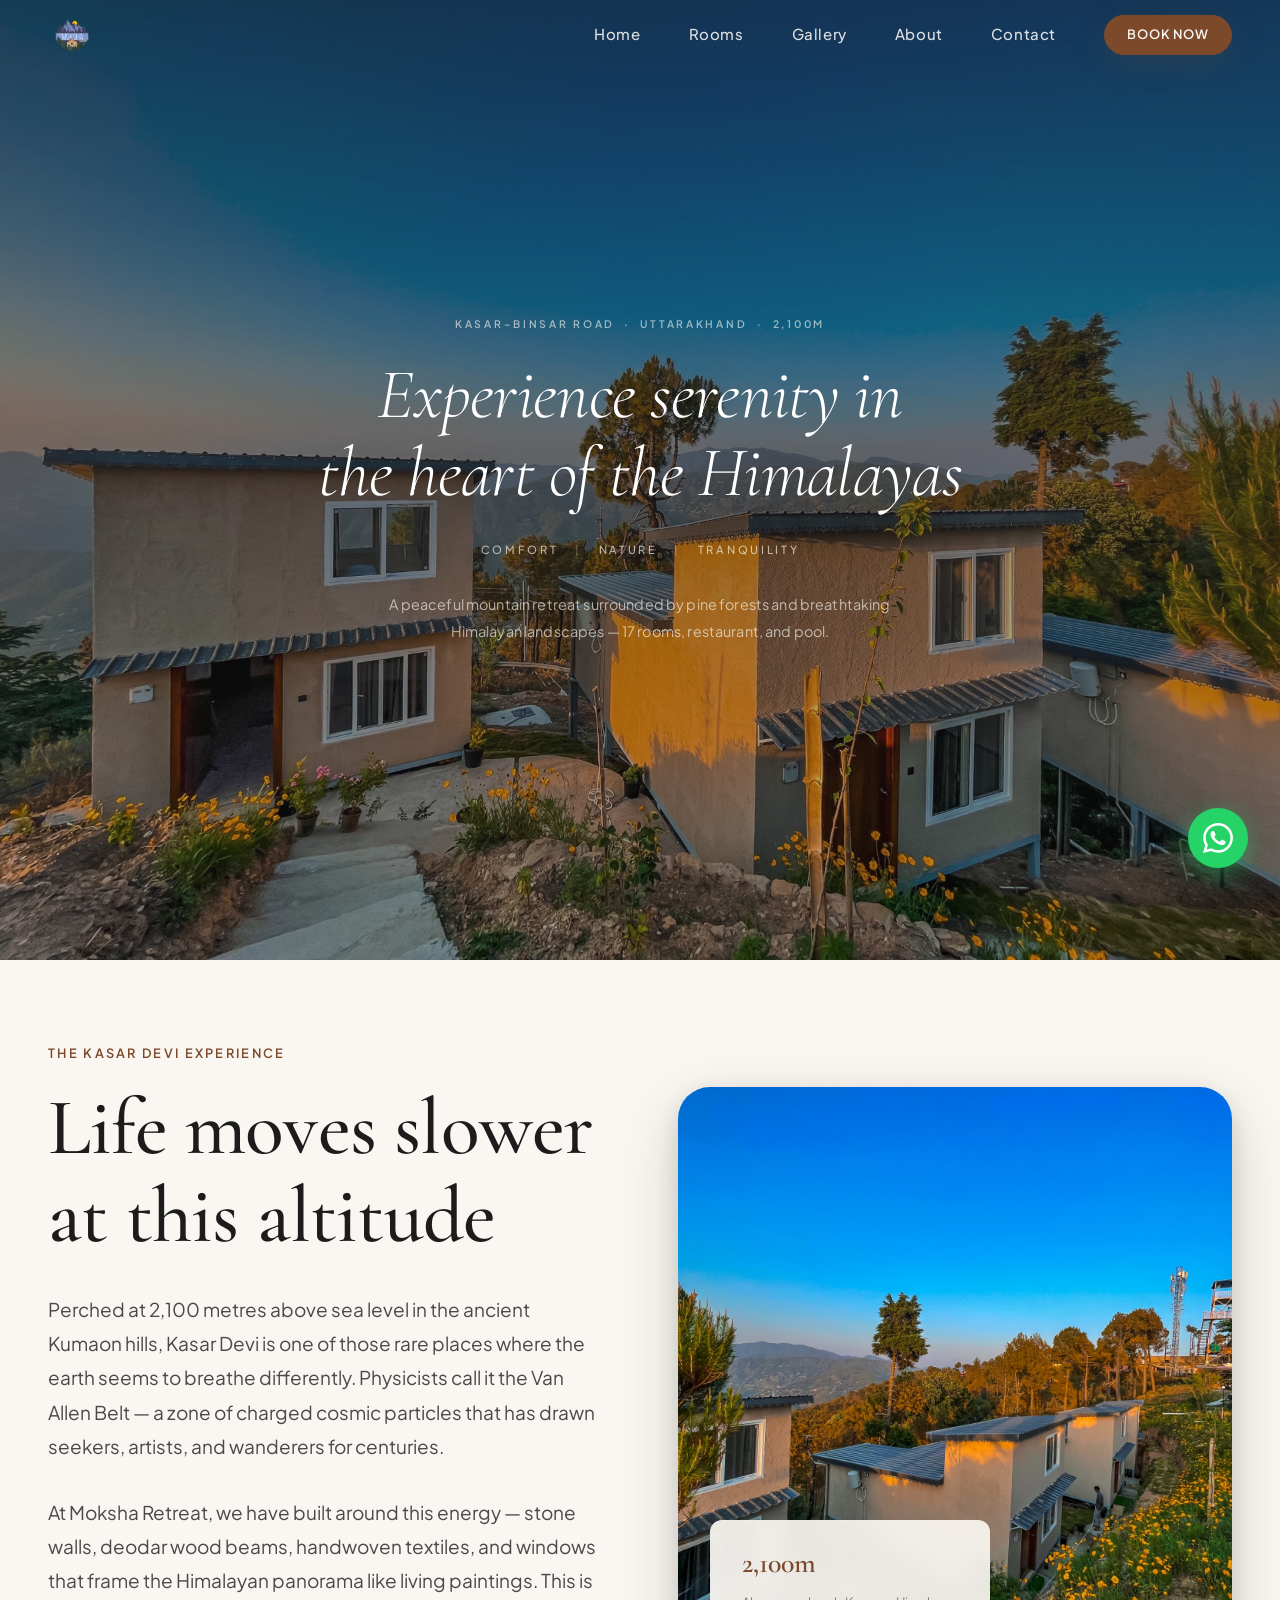
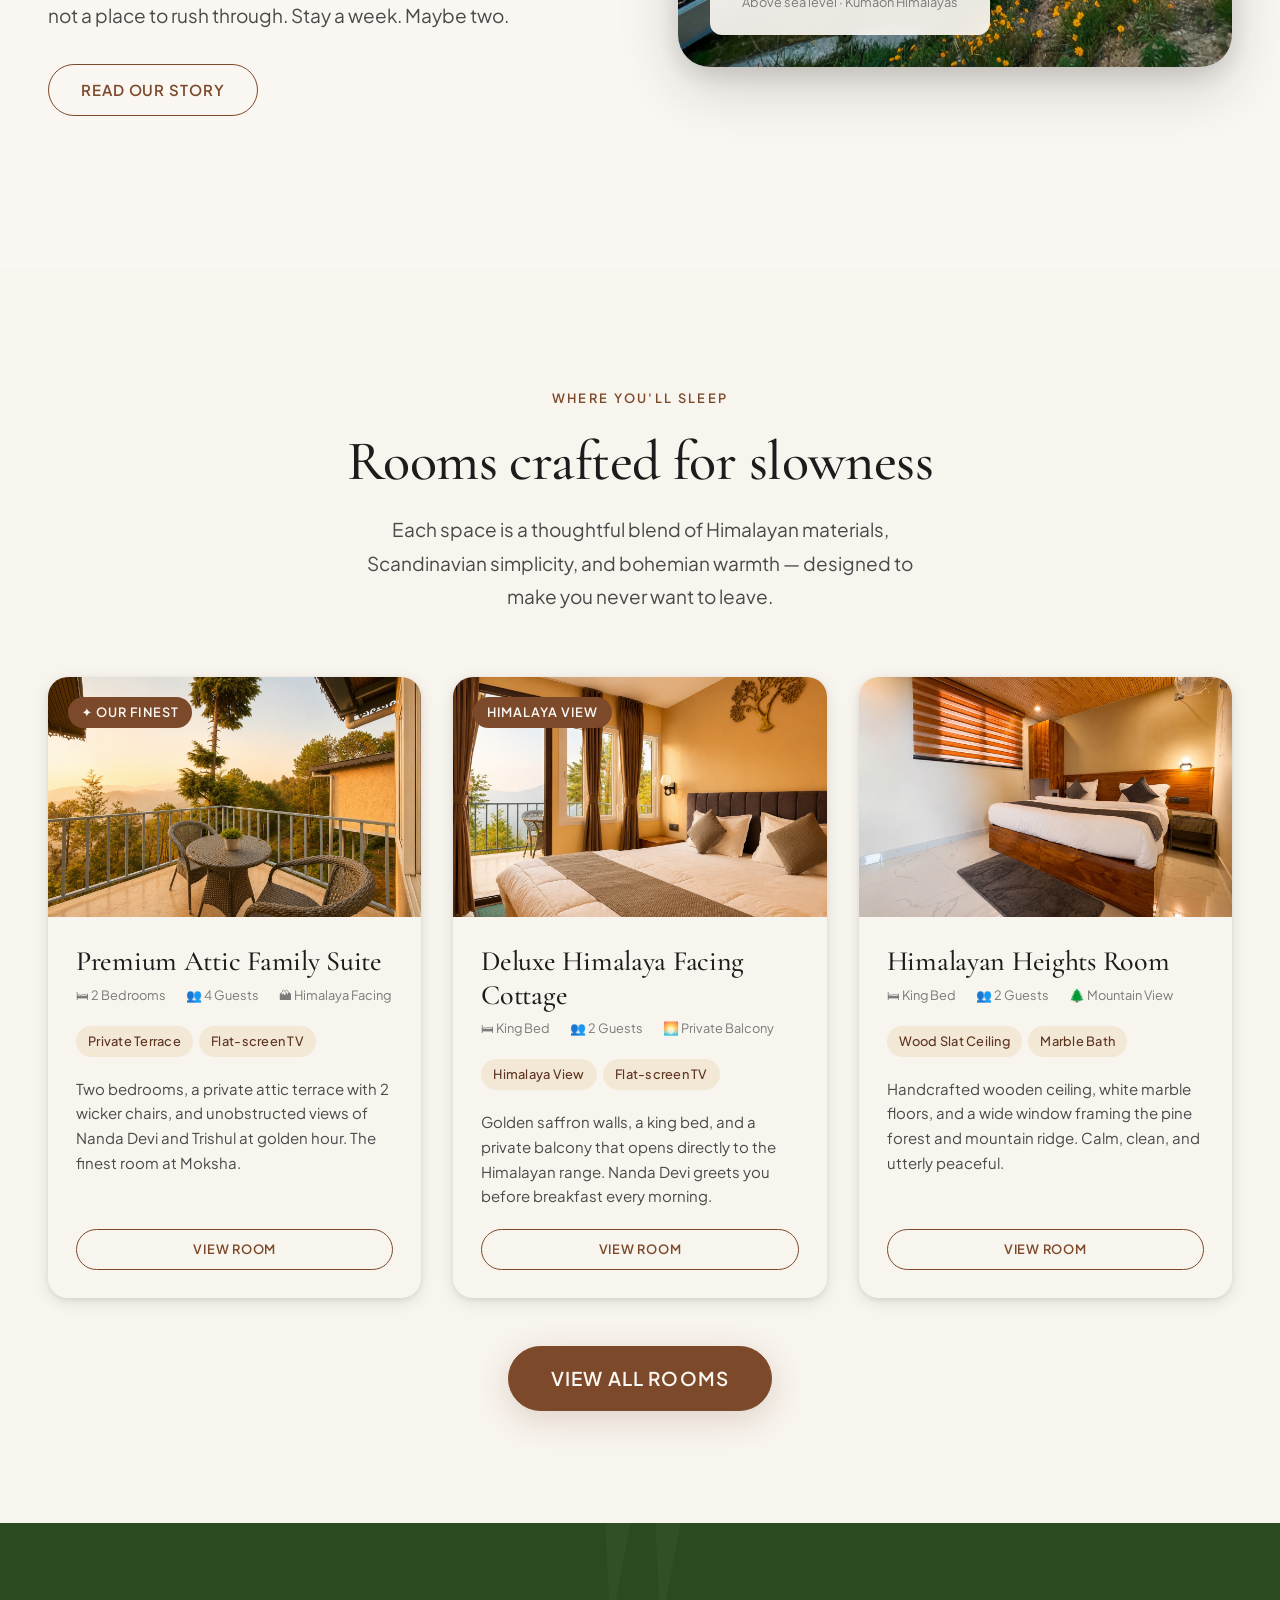
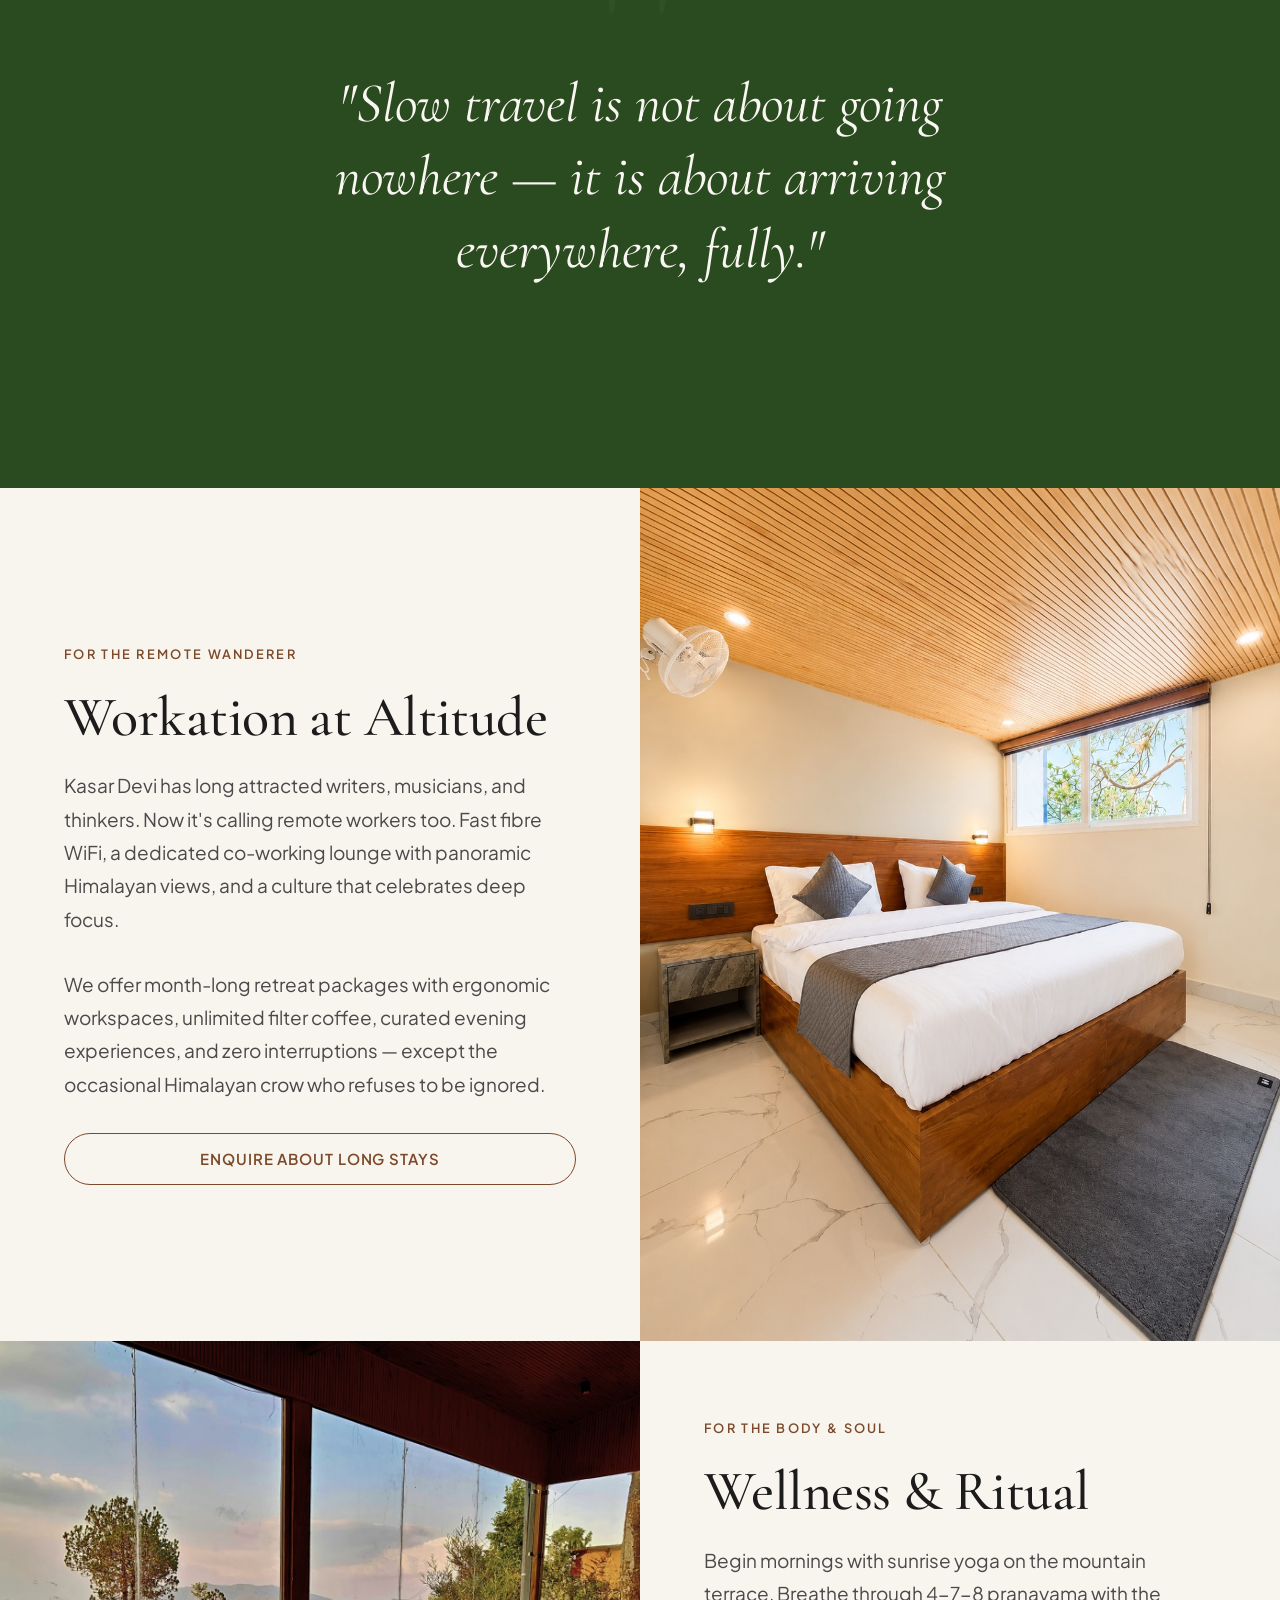
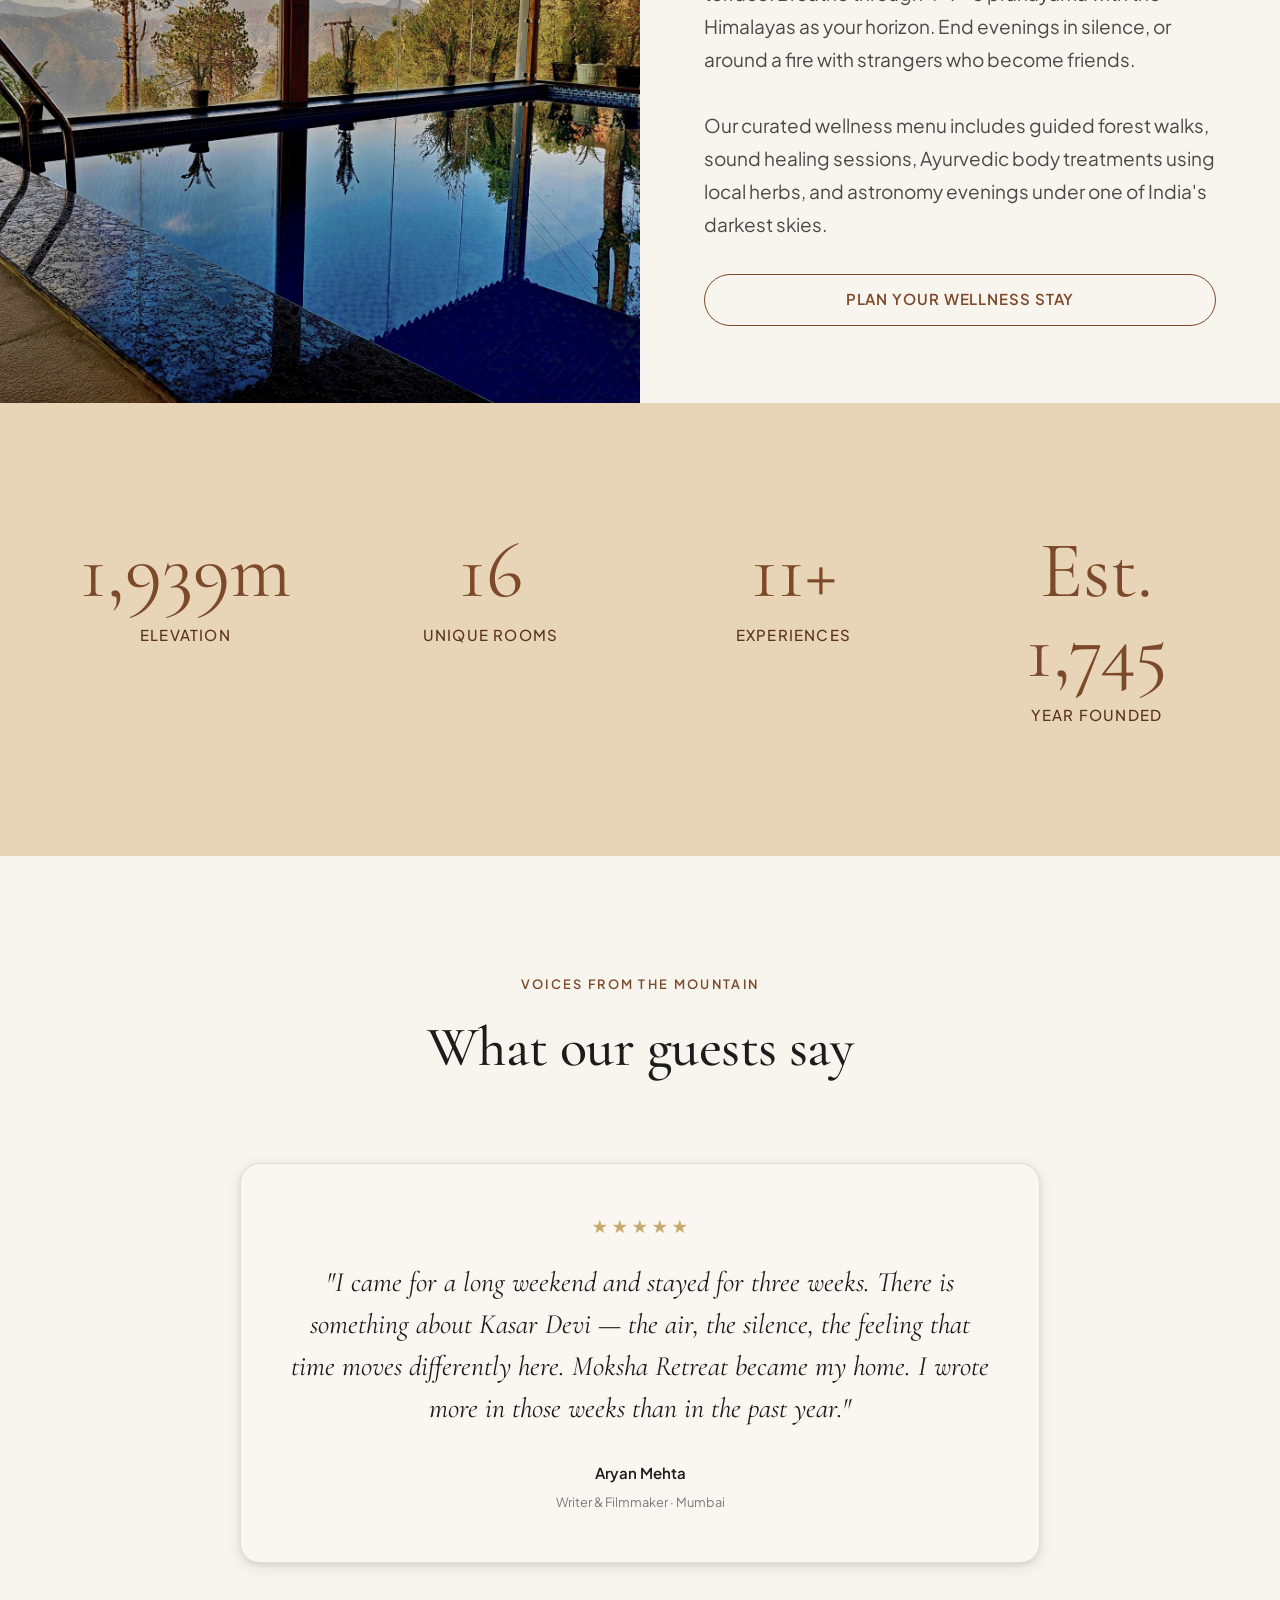
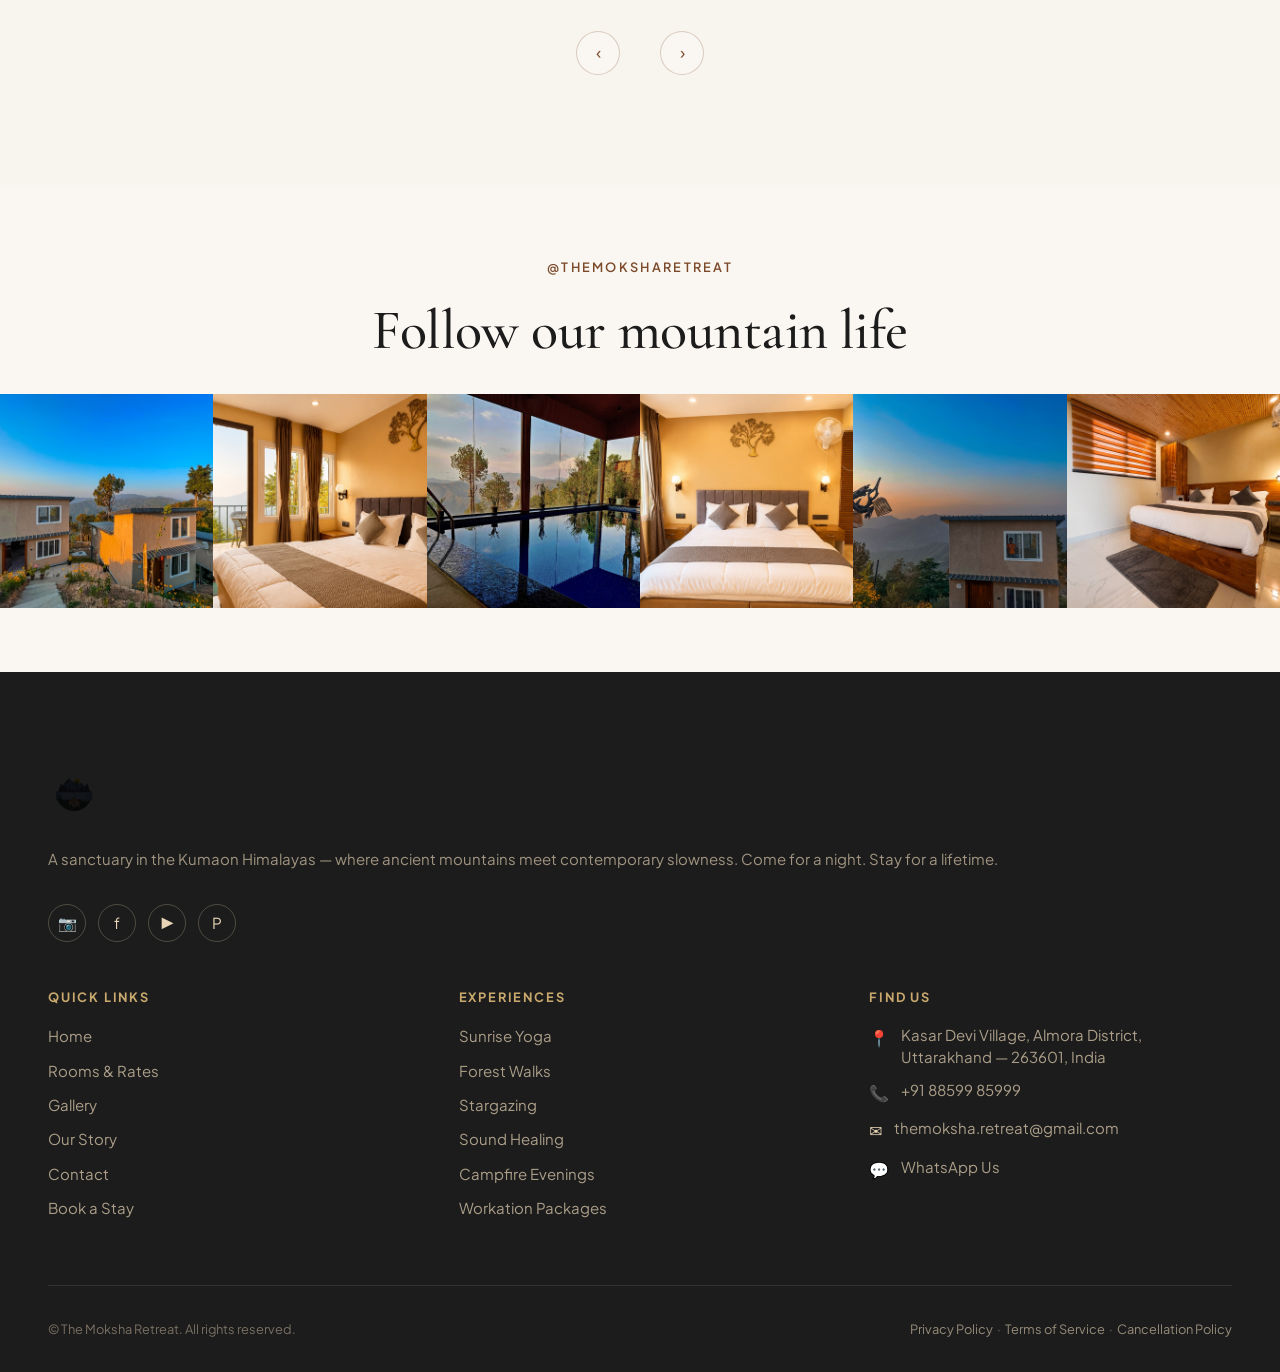
==== index.html @ 0673e859 "Initial Commit" ====
<!DOCTYPE html>
<html lang="en">
<head>
  <meta charset="UTF-8" />
  <meta name="viewport" content="width=device-width, initial-scale=1.0" />
  <meta name="robots" content="index, follow" />
  <title>The Moksha Retreat — Luxury Boutique Hotel in Kasar Devi, Uttarakhand</title>
  <meta name="description" content="Experience slow Himalayan living at The Moksha Retreat — a boutique mountain retreat nestled at 2,100m in Kasar Devi, Uttarakhand. 17 rooms, stunning Himalayan views, restaurant, pool." />
  <meta name="keywords" content="Moksha Retreat, Kasar Devi, Uttarakhand hotel, Himalayan retreat, boutique hotel India, slow travel, workation, spiritual retreat, Almora" />
  <link rel="canonical" href="https://www.themoksharetreat.com/" />
  <!-- Open Graph -->
  <meta property="og:title" content="The Moksha Retreat — Kasar Devi, Uttarakhand" />
  <meta property="og:description" content="A sacred sanctuary at 2,100m in the Himalayas. Boho luxury rooms, mountain views, and slow living." />
  <meta property="og:image" content="assets/property/exterior-1.jpg" />
  <meta property="og:url" content="https://www.themoksharetreat.com/" />
  <meta property="og:type" content="website" />
  <meta property="og:site_name" content="The Moksha Retreat" />
  <!-- Twitter Card -->
  <meta name="twitter:card" content="summary_large_image" />
  <meta name="twitter:title" content="The Moksha Retreat — Kasar Devi" />
  <meta name="twitter:description" content="Boho Himalayan luxury at 2,100m. Kasar Devi, Uttarakhand." />
  <meta name="twitter:image" content="assets/property/exterior-1.jpg" />
  <!-- Fonts -->
  <link rel="preconnect" href="https://fonts.googleapis.com" />
  <link rel="preconnect" href="https://fonts.gstatic.com" crossorigin />
  <link href="https://fonts.googleapis.com/css2?family=Cormorant+Garamond:ital,wght@0,300;0,400;0,500;0,600;0,700;1,300;1,400;1,500;1,600&family=Plus+Jakarta+Sans:wght@300;400;500;600;700&display=swap" rel="stylesheet" />
  <!-- CSS -->
  <link rel="stylesheet" href="css/base.css" />
  <link rel="stylesheet" href="css/components.css" />
  <link rel="stylesheet" href="css/animations.css" />
  <style>
    .hero-content {
      position: absolute;
      inset: 0;
      display: flex;
      flex-direction: column;
      justify-content: flex-start;
      align-items: center;
      text-align: center;
      padding: clamp(14rem, 35vh, 22rem) clamp(1.5rem, 6vw, 5rem) 0;
      z-index: 2;
    }
    .hero-eyebrow {
      font-family: var(--font-sans);
      font-size: 0.65rem;
      font-weight: 600;
      letter-spacing: 0.26em;
      text-transform: uppercase;
      color: rgba(250,247,242,0.6);
      margin-bottom: 1.5rem;
      opacity: 1;
      animation: fadeInUp 0.7s 0.1s ease both;
    }
    .hero-title {
      font-family: var(--font-serif);
      font-size: clamp(2.4rem, 5.5vw, 5.2rem);
      font-weight: 300;
      font-style: italic;
      color: #fff;
      line-height: 1.1;
      letter-spacing: -0.01em;
      max-width: 860px;
      margin: 0 0 1.8rem;
      opacity: 1;
      animation: fadeInUp 0.9s 0.25s ease both;
    }
    .hero-tagline {
      font-family: var(--font-sans);
      font-size: 0.7rem;
      font-weight: 500;
      letter-spacing: 0.24em;
      text-transform: uppercase;
      color: rgba(250,247,242,0.65);
      margin-bottom: 2rem;
      animation: fadeInUp 0.8s 0.4s ease both;
    }
    .hero-tagline span { margin: 0 0.75rem; opacity: 0.4; }
    .hero-subtitle {
      font-family: var(--font-sans);
      font-size: clamp(0.8rem, 1.3vw, 0.9rem);
      font-weight: 400;
      color: rgba(250,247,242,0.65);
      line-height: 1.85;
      max-width: 520px;
      margin: 0;
      animation: fadeInUp 0.9s 0.55s ease both;
    }
    @media (max-width: 768px) {
      .hero-content { padding-top: clamp(12rem, 26vh, 16rem); }
      .hero-title { font-size: clamp(2rem, 7.5vw, 3rem); margin-bottom: 1.25rem; }
      .hero-subtitle { font-size: 0.82rem; max-width: 88%; }
    }
    @media (max-width: 480px) {
      .hero-content { padding-top: 10rem; padding-inline: 1.25rem; }
      .hero-title { font-size: 1.85rem; line-height: 1.18; }
      .hero-tagline { font-size: 0.6rem; letter-spacing: 0.18em; margin-bottom: 1.25rem; }
      .hero-subtitle { font-size: 0.78rem; }
    }
  </style>
</head>
<body>

  <!-- NAVBAR -->
  <nav class="navbar" id="navbar">
    <div class="navbar-inner">
      <a href="index.html" class="nav-logo"><img src="assets/logo.png" alt="The Moksha Retreat" class="nav-logo-img" /></a>
      <div class="nav-links">
        <a href="index.html"   class="nav-link">Home</a>
        <a href="rooms.html"   class="nav-link">Rooms</a>
        <a href="gallery.html" class="nav-link">Gallery</a>
        <a href="about.html"   class="nav-link">About</a>
        <a href="contact.html" class="nav-link">Contact</a>
        <a href="contact.html" class="btn btn-primary btn-sm">Book Now</a>
      </div>
      <button class="hamburger" aria-label="Toggle menu" aria-expanded="false" aria-controls="mobile-nav">
        <span></span><span></span><span></span>
      </button>
    </div>
  </nav>

  <!-- MOBILE NAV -->
  <div class="mobile-nav" id="mobile-nav" role="dialog" aria-label="Mobile navigation">
    <a href="index.html"   class="nav-link">Home</a>
    <a href="rooms.html"   class="nav-link">Rooms</a>
    <a href="gallery.html" class="nav-link">Gallery</a>
    <a href="about.html"   class="nav-link">About</a>
    <a href="contact.html" class="nav-link">Contact</a>
    <a href="contact.html" class="btn btn-primary">Book Now</a>
  </div>

  <!-- HERO -->
  <section class="hero" id="home">
    <div class="hero-bg parallax-container">
      <img
        src="assets/property/exterior-1.jpg"
        alt="The Moksha Retreat cottages at golden hour, Kasar Devi, Uttarakhand"
        class="parallax-img"
        data-parallax-rate="0.3"
        fetchpriority="high"
      />
    </div>

    <div class="hero-content">
      <span class="hero-eyebrow">Kasar–Binsar Road &nbsp;·&nbsp; Uttarakhand &nbsp;·&nbsp; 2,100m</span>
      <h1 class="hero-title">Experience serenity in<br />the heart of the Himalayas</h1>
      <p class="hero-tagline">Comfort <span>|</span> Nature <span>|</span> Tranquility</p>
      <p class="hero-subtitle">A peaceful mountain retreat surrounded by pine forests and breathtaking Himalayan landscapes — 17 rooms, restaurant, and pool.</p>
    </div>
  </section>

  <!-- EXPERIENCE SECTION -->
  <section class="section section--lg experience-section" id="experience">
    <div class="container">
      <div class="experience-editorial">
        <div class="experience-text reveal-left">
          <span class="section-label">The Kasar Devi Experience</span>
          <h2>Life moves slower<br />at this altitude</h2>
          <p>Perched at 2,100 metres above sea level in the ancient Kumaon hills, Kasar Devi is one of those rare places where the earth seems to breathe differently. Physicists call it the Van Allen Belt — a zone of charged cosmic particles that has drawn seekers, artists, and wanderers for centuries.</p>
          <p>At Moksha Retreat, we have built around this energy — stone walls, deodar wood beams, handwoven textiles, and windows that frame the Himalayan panorama like living paintings. This is not a place to rush through. Stay a week. Maybe two.</p>
          <a href="about.html" class="btn btn-secondary">Read Our Story</a>
        </div>
        <div class="experience-image reveal-right">
          <img
            src="assets/property/exterior-2.jpg"
            alt="The Moksha Retreat cottage at sunset, Kasar Devi"
            loading="lazy"
          />
          <div class="experience-image-badge">
            <strong>2,100m</strong>
            <span>Above sea level · Kumaon Himalayas</span>
          </div>
        </div>
      </div>
    </div>
  </section>

  <!-- ROOMS PREVIEW -->
  <section class="section bg-warm-white" id="rooms-preview">
    <div class="container">
      <div class="section-heading reveal">
        <span class="section-label">Where You'll Sleep</span>
        <h2>Rooms crafted for slowness</h2>
        <p>Each space is a thoughtful blend of Himalayan materials, Scandinavian simplicity, and bohemian warmth — designed to make you never want to leave.</p>
      </div>

      <div class="rooms-grid stagger-children">
        <!-- Room 1 -->
        <article class="room-card">
          <div class="room-card-image">
            <img
              src="assets/rooms/attic-suite/terrace.jpg"
              alt="Premium Attic Family Suite — private terrace with Himalayan sunset view"
              loading="lazy"
            />
            <span class="room-card-badge">✦ Our Finest</span>
          </div>
          <div class="room-card-body">
            <h3 class="room-card-name">Premium Attic Family Suite</h3>
            <div class="room-card-meta">
              <span>🛏 2 Bedrooms</span>
              <span>👥 4 Guests</span>
              <span>🏔 Himalaya Facing</span>
            </div>
            <div class="amenity-pills">
              <span class="amenity-pill">Private Terrace</span>
              <span class="amenity-pill">Flat-screen TV</span>
            </div>
            <p class="room-card-desc">Two bedrooms, a private attic terrace with 2 wicker chairs, and unobstructed views of Nanda Devi and Trishul at golden hour. The finest room at Moksha.</p>
            <a href="rooms.html#attic-suite" class="btn btn-secondary btn-sm">View Room</a>
          </div>
        </article>

        <!-- Room 2 -->
        <article class="room-card">
          <div class="room-card-image">
            <img
              src="assets/rooms/deluxe-himalaya/main-1.jpg"
              alt="Deluxe Himalaya Facing Cottage — king bed with open balcony and mountain view"
              loading="lazy"
            />
            <span class="room-card-badge">Himalaya View</span>
          </div>
          <div class="room-card-body">
            <h3 class="room-card-name">Deluxe Himalaya Facing Cottage</h3>
            <div class="room-card-meta">
              <span>🛏 King Bed</span>
              <span>👥 2 Guests</span>
              <span>🌅 Private Balcony</span>
            </div>
            <div class="amenity-pills">
              <span class="amenity-pill">Himalaya View</span>
              <span class="amenity-pill">Flat-screen TV</span>
            </div>
            <p class="room-card-desc">Golden saffron walls, a king bed, and a private balcony that opens directly to the Himalayan range. Nanda Devi greets you before breakfast every morning.</p>
            <a href="rooms.html#deluxe-himalaya" class="btn btn-secondary btn-sm">View Room</a>
          </div>
        </article>

        <!-- Room 3 -->
        <article class="room-card">
          <div class="room-card-image">
            <img
              src="assets/rooms/himalayan-heights/main-1.jpg"
              alt="Himalayan Heights Room — clean minimal white interior with wooden ceiling"
              loading="lazy"
            />
          </div>
          <div class="room-card-body">
            <h3 class="room-card-name">Himalayan Heights Room</h3>
            <div class="room-card-meta">
              <span>🛏 King Bed</span>
              <span>👥 2 Guests</span>
              <span>🌲 Mountain View</span>
            </div>
            <div class="amenity-pills">
              <span class="amenity-pill">Wood Slat Ceiling</span>
              <span class="amenity-pill">Marble Bath</span>
            </div>
            <p class="room-card-desc">Handcrafted wooden ceiling, white marble floors, and a wide window framing the pine forest and mountain ridge. Calm, clean, and utterly peaceful.</p>
            <a href="rooms.html#himalayan-heights" class="btn btn-secondary btn-sm">View Room</a>
          </div>
        </article>
      </div>

      <div class="text-center mt-xl">
        <a href="rooms.html" class="btn btn-primary btn-lg">View All Rooms</a>
      </div>
    </div>
  </section>

  <!-- PHILOSOPHY SECTION -->
  <section class="philosophy-section">
    <div class="container">
      <p class="philosophy-quote reveal">
        "Slow travel is not about going nowhere — it is about arriving everywhere, fully."
      </p>
      <p class="philosophy-attr reveal">— The Moksha Philosophy</p>
    </div>
  </section>

  <!-- LIFESTYLE SECTION 1 — Workation -->
  <div class="split-section">
    <div class="split-text">
      <span class="section-label">For the Remote Wanderer</span>
      <h2>Workation at Altitude</h2>
      <p>Kasar Devi has long attracted writers, musicians, and thinkers. Now it's calling remote workers too. Fast fibre WiFi, a dedicated co-working lounge with panoramic Himalayan views, and a culture that celebrates deep focus.</p>
      <p>We offer month-long retreat packages with ergonomic workspaces, unlimited filter coffee, curated evening experiences, and zero interruptions — except the occasional Himalayan crow who refuses to be ignored.</p>
      <a href="contact.html" class="btn btn-secondary">Enquire About Long Stays</a>
    </div>
    <div class="split-image">
      <img
        src="assets/rooms/himalayan-heights/main-2.jpg"
        alt="Workation at Moksha Retreat — peaceful room with mountain view"
        loading="lazy"
      />
    </div>
  </div>

  <!-- LIFESTYLE SECTION 2 — Wellness -->
  <div class="split-section reverse">
    <div class="split-text">
      <span class="section-label">For the Body & Soul</span>
      <h2>Wellness &amp; Ritual</h2>
      <p>Begin mornings with sunrise yoga on the mountain terrace. Breathe through 4-7-8 pranayama with the Himalayas as your horizon. End evenings in silence, or around a fire with strangers who become friends.</p>
      <p>Our curated wellness menu includes guided forest walks, sound healing sessions, Ayurvedic body treatments using local herbs, and astronomy evenings under one of India's darkest skies.</p>
      <a href="contact.html" class="btn btn-secondary">Plan Your Wellness Stay</a>
    </div>
    <div class="split-image">
      <img
        src="assets/property/pool.jpg"
        alt="Indoor pool with mountain view at The Moksha Retreat"
        loading="lazy"
      />
    </div>
  </div>

  <!-- STATS SECTION -->
  <section class="stats-section">
    <div class="container">
      <div class="stats-grid stagger-children">
        <div class="stat-item">
          <div class="stat-number" data-count="2100">2,100m</div>
          <div class="stat-label">Elevation</div>
        </div>
        <div class="stat-item">
          <div class="stat-number" data-count="17">17</div>
          <div class="stat-label">Unique Rooms</div>
        </div>
        <div class="stat-item">
          <div class="stat-number" data-count="12">12+</div>
          <div class="stat-label">Experiences</div>
        </div>
        <div class="stat-item">
          <div class="stat-number" data-count="2019">Est. 2019</div>
          <div class="stat-label">Year Founded</div>
        </div>
      </div>
    </div>
  </section>

  <!-- TESTIMONIALS -->
  <section class="section testimonials-section">
    <div class="container">
      <div class="section-heading reveal">
        <span class="section-label">Voices from the Mountain</span>
        <h2>What our guests say</h2>
      </div>

      <div class="testimonials-wrapper">
        <div class="testimonials-track">
          <!-- Testimonial 1 -->
          <div class="testimonial-slide">
            <div class="testimonial-card">
              <div class="testimonial-stars">
                <span>★</span><span>★</span><span>★</span><span>★</span><span>★</span>
              </div>
              <p class="testimonial-text">"I came for a long weekend and stayed for three weeks. There is something about Kasar Devi — the air, the silence, the feeling that time moves differently here. Moksha Retreat became my home. I wrote more in those weeks than in the past year."</p>
              <div class="testimonial-author">
                <strong>Aryan Mehta</strong>
                <span>Writer &amp; Filmmaker · Mumbai</span>
              </div>
            </div>
          </div>

          <!-- Testimonial 2 -->
          <div class="testimonial-slide">
            <div class="testimonial-card">
              <div class="testimonial-stars">
                <span>★</span><span>★</span><span>★</span><span>★</span><span>★</span>
              </div>
              <p class="testimonial-text">"The Himalayan Suite is the most beautiful room I have slept in — anywhere in the world. The clawfoot tub with mountain views. The fireplace in winter. The breakfast spread. Absolute perfection. The team feels like family."</p>
              <div class="testimonial-author">
                <strong>Priya &amp; Nikhil Sharma</strong>
                <span>Architects · Bengaluru</span>
              </div>
            </div>
          </div>

          <!-- Testimonial 3 -->
          <div class="testimonial-slide">
            <div class="testimonial-card">
              <div class="testimonial-stars">
                <span>★</span><span>★</span><span>★</span><span>★</span><span>★</span>
              </div>
              <p class="testimonial-text">"As someone who has been to Bali, Tuscany, and Patagonia for retreats — Moksha surprised me. The combination of Himalayan energy, thoughtful design, and the kind of staff who remember your chai order on day two... it's irreplaceable."</p>
              <div class="testimonial-author">
                <strong>Sanya Kapoor</strong>
                <span>Yoga Teacher &amp; Slow Travel Blogger · Delhi</span>
              </div>
            </div>
          </div>

          <!-- Testimonial 4 -->
          <div class="testimonial-slide">
            <div class="testimonial-card">
              <div class="testimonial-stars">
                <span>★</span><span>★</span><span>★</span><span>★</span><span>★</span>
              </div>
              <p class="testimonial-text">"We brought our remote team for a workation week. The productivity was unreal — good WiFi, stunning views, incredible food, and evening experiences that actually brought us closer as a team. We're coming back every quarter."</p>
              <div class="testimonial-author">
                <strong>Vikram Bose</strong>
                <span>Product Lead · Razorpay · Bengaluru</span>
              </div>
            </div>
          </div>
        </div>
      </div>

      <div class="testimonials-controls">
        <button class="testimonials-btn prev" aria-label="Previous testimonial">‹</button>
        <div class="testimonials-dots"></div>
        <button class="testimonials-btn next" aria-label="Next testimonial">›</button>
      </div>
    </div>
  </section>

  <!-- INSTAGRAM STRIP -->
  <section class="section--sm instagram-strip">
    <div class="container text-center mb-lg">
      <span class="section-label">@themoksharetreat</span>
      <h2 class="reveal">Follow our mountain life</h2>
    </div>
    <div class="instagram-grid">
      <div class="insta-item">
        <img src="assets/gallery/g1.jpg" alt="The Moksha Retreat cottages at golden hour" loading="lazy" />
        <div class="insta-overlay"><span>📸</span></div>
      </div>
      <div class="insta-item">
        <img src="assets/gallery/g5.jpg" alt="Deluxe Himalaya Facing Cottage at Moksha Retreat" loading="lazy" />
        <div class="insta-overlay"><span>📸</span></div>
      </div>
      <div class="insta-item">
        <img src="assets/gallery/g3.jpg" alt="Indoor pool with mountain view at Moksha Retreat" loading="lazy" />
        <div class="insta-overlay"><span>📸</span></div>
      </div>
      <div class="insta-item">
        <img src="assets/gallery/g11.jpg" alt="Warm cottage interior at The Moksha Retreat" loading="lazy" />
        <div class="insta-overlay"><span>📸</span></div>
      </div>
      <div class="insta-item">
        <img src="assets/gallery/g2.jpg" alt="Twilight over the retreat, valley below" loading="lazy" />
        <div class="insta-overlay"><span>📸</span></div>
      </div>
      <div class="insta-item">
        <img src="assets/gallery/g8.jpg" alt="Himalayan Heights Room at The Moksha Retreat" loading="lazy" />
        <div class="insta-overlay"><span>📸</span></div>
      </div>
    </div>
  </section>

  <!-- FOOTER -->
  <footer class="footer">
    <div class="container">
      <div class="footer-grid">
        <!-- Brand -->
        <div class="footer-brand">
          <a href="index.html" class="nav-logo"><img src="assets/logo.png" alt="The Moksha Retreat" class="nav-logo-img" /></a>
          <p class="footer-tagline">A sanctuary in the Kumaon Himalayas — where ancient mountains meet contemporary slowness. Come for a night. Stay for a lifetime.</p>
          <div class="footer-socials">
            <a href="#" class="social-link" aria-label="Instagram">📷</a>
            <a href="#" class="social-link" aria-label="Facebook">f</a>
            <a href="#" class="social-link" aria-label="YouTube">▶</a>
            <a href="#" class="social-link" aria-label="Pinterest">P</a>
          </div>
        </div>

        <!-- Quick Links -->
        <div class="footer-col">
          <h4>Quick Links</h4>
          <nav class="footer-links">
            <a href="index.html">Home</a>
            <a href="rooms.html">Rooms &amp; Rates</a>
            <a href="gallery.html">Gallery</a>
            <a href="about.html">Our Story</a>
            <a href="contact.html">Contact</a>
            <a href="contact.html">Book a Stay</a>
          </nav>
        </div>

        <!-- Experiences -->
        <div class="footer-col">
          <h4>Experiences</h4>
          <nav class="footer-links">
            <a href="about.html">Sunrise Yoga</a>
            <a href="about.html">Forest Walks</a>
            <a href="about.html">Stargazing</a>
            <a href="about.html">Sound Healing</a>
            <a href="about.html">Campfire Evenings</a>
            <a href="contact.html">Workation Packages</a>
          </nav>
        </div>

        <!-- Contact -->
        <div class="footer-col">
          <h4>Find Us</h4>
          <div class="footer-contact-item">
            <span>📍</span>
            <p>Kasar Devi Village, Almora District,<br />Uttarakhand — 263601, India</p>
          </div>
          <div class="footer-contact-item">
            <span>📞</span>
            <a href="tel:+918859985999">+91 88599 85999</a>
          </div>
          <div class="footer-contact-item">
            <span>✉️</span>
            <a href="mailto:themoksha.retreat@gmail.com">themoksha.retreat@gmail.com</a>
          </div>
          <div class="footer-contact-item">
            <span>💬</span>
            <a href="https://wa.me/918859985999" target="_blank" rel="noopener">WhatsApp Us</a>
          </div>
        </div>
      </div>

      <div class="footer-bottom">
        <p>© <span class="js-year"></span> The Moksha Retreat. All rights reserved.</p>
        <p>
          <a href="#">Privacy Policy</a> &nbsp;·&nbsp;
          <a href="#">Terms of Service</a> &nbsp;·&nbsp;
          <a href="#">Cancellation Policy</a>
        </p>
      </div>
    </div>
  </footer>

  <!-- WHATSAPP FAB -->
  <a
    href="https://wa.me/918859985999?text=Hello!%20I%27m%20interested%20in%20booking%20at%20The%20Moksha%20Retreat%2C%20Kasar%20Devi"
    class="whatsapp-fab"
    target="_blank"
    rel="noopener noreferrer"
    aria-label="Chat with us on WhatsApp"
  >
    <span class="whatsapp-tooltip">Chat with us!</span>
    <svg viewBox="0 0 24 24" xmlns="http://www.w3.org/2000/svg">
      <path d="M17.472 14.382c-.297-.149-1.758-.867-2.03-.967-.273-.099-.471-.148-.67.15-.197.297-.767.966-.94 1.164-.173.199-.347.223-.644.075-.297-.15-1.255-.463-2.39-1.475-.883-.788-1.48-1.761-1.653-2.059-.173-.297-.018-.458.13-.606.134-.133.298-.347.446-.52.149-.174.198-.298.298-.497.099-.198.05-.371-.025-.52-.075-.149-.669-1.612-.916-2.207-.242-.579-.487-.5-.669-.51-.173-.008-.371-.01-.57-.01-.198 0-.52.074-.792.372-.272.297-1.04 1.016-1.04 2.479 0 1.462 1.065 2.875 1.213 3.074.149.198 2.096 3.2 5.077 4.487.709.306 1.262.489 1.694.625.712.227 1.36.195 1.871.118.571-.085 1.758-.719 2.006-1.413.248-.694.248-1.289.173-1.413-.074-.124-.272-.198-.57-.347m-5.421 7.403h-.004a9.87 9.87 0 01-5.031-1.378l-.361-.214-3.741.982.998-3.648-.235-.374a9.86 9.86 0 01-1.51-5.26c.001-5.45 4.436-9.884 9.888-9.884 2.64 0 5.122 1.03 6.988 2.898a9.825 9.825 0 012.893 6.994c-.003 5.45-4.437 9.884-9.885 9.884m8.413-18.297A11.815 11.815 0 0012.05 0C5.495 0 .16 5.335.157 11.892c0 2.096.547 4.142 1.588 5.945L.057 24l6.305-1.654a11.882 11.882 0 005.683 1.448h.005c6.554 0 11.89-5.335 11.893-11.893a11.821 11.821 0 00-3.48-8.413Z"/>
    </svg>
  </a>

  <!-- JS -->
  <script src="js/animations.js"></script>
  <script src="js/main.js"></script>
</body>
</html>
---- css/base.css ----
/* ============================================
   BASE.CSS — The Moksha Retreat
   Boho Himalayan Luxury
   ============================================ */

/* --- Google Fonts Import --- */
@import url('https://fonts.googleapis.com/css2?family=Cormorant+Garamond:ital,wght@0,300;0,400;0,500;0,600;0,700;1,300;1,400;1,500;1,600&family=Plus+Jakarta+Sans:wght@300;400;500;600;700&display=swap');

/* --- CSS Custom Properties --- */
:root {
  /* Color Palette */
  --sand: #E8D5B7;
  --sand-light: #F2E8D5;
  --clay: #7C4A2B;
  --clay-dark: #5C3420;
  --forest: #2A4A1F;
  --forest-light: #3D6B2C;
  --ivory: #FAF7F2;
  --charcoal: #1C1C1C;
  --warm-white: #F8F4EE;
  --gold: #C9A96E;
  --gold-light: #E8C98A;

  /* Derived / UI Colors */
  --text-primary: #1C1C1C;
  --text-secondary: #4A4A4A;
  --text-muted: #7A7A7A;
  --border-light: rgba(124, 74, 43, 0.15);
  --border-mid: rgba(124, 74, 43, 0.25);
  --overlay-dark: rgba(28, 28, 28, 0.55);
  --overlay-darker: rgba(28, 28, 28, 0.72);
  --glass-bg: rgba(250, 247, 242, 0.12);
  --glass-border: rgba(250, 247, 242, 0.2);
  --glass-bg-light: rgba(250, 247, 242, 0.85);
  --glass-border-light: rgba(201, 169, 110, 0.3);

  /* Typography */
  --font-serif: 'Cormorant Garamond', 'Georgia', serif;
  --font-sans: 'Plus Jakarta Sans', 'system-ui', sans-serif;

  /* Fluid Type Scale */
  --text-xs:   clamp(0.70rem, 0.65rem + 0.25vw, 0.80rem);
  --text-sm:   clamp(0.85rem, 0.80rem + 0.25vw, 0.938rem);
  --text-base: clamp(1rem,    0.95rem + 0.25vw, 1.063rem);
  --text-md:   clamp(1.063rem,1rem + 0.35vw, 1.188rem);
  --text-lg:   clamp(1.125rem,1rem + 0.65vw, 1.375rem);
  --text-xl:   clamp(1.25rem, 1rem + 1.25vw, 1.75rem);
  --text-2xl:  clamp(1.5rem,  1rem + 2.5vw, 2.5rem);
  --text-3xl:  clamp(2rem,    1rem + 4vw, 3.5rem);
  --text-4xl:  clamp(2.5rem,  1rem + 6vw, 5rem);
  --text-5xl:  clamp(3rem,    1rem + 8vw, 6.5rem);

  /* Spacing */
  --space-xs:  0.375rem;
  --space-sm:  0.75rem;
  --space-md:  1.25rem;
  --space-lg:  2rem;
  --space-xl:  3rem;
  --space-2xl: 5rem;
  --space-3xl: 8rem;

  /* Layout */
  --container-max: 1280px;
  --container-wide: 1440px;
  --navbar-h: 70px;
  --navbar-h-mobile: 60px;

  /* Border Radius */
  --radius-sm:   6px;
  --radius-md:   12px;
  --radius-lg:   20px;
  --radius-xl:   32px;
  --radius-full: 9999px;

  /* Shadows */
  --shadow-sm:  0 1px 3px rgba(28,28,28,0.08), 0 1px 2px rgba(28,28,28,0.06);
  --shadow-md:  0 4px 16px rgba(28,28,28,0.10), 0 2px 6px rgba(28,28,28,0.08);
  --shadow-lg:  0 10px 40px rgba(28,28,28,0.14), 0 4px 16px rgba(28,28,28,0.10);
  --shadow-xl:  0 20px 60px rgba(28,28,28,0.18), 0 8px 24px rgba(28,28,28,0.12);
  --shadow-clay: 0 8px 32px rgba(124,74,43,0.20);
  --shadow-gold: 0 4px 20px rgba(201,169,110,0.30);

  /* Transitions */
  --transition-fast:   150ms ease;
  --transition-base:   280ms cubic-bezier(0.4, 0, 0.2, 1);
  --transition-slow:   500ms cubic-bezier(0.4, 0, 0.2, 1);
  --transition-spring: 400ms cubic-bezier(0.34, 1.56, 0.64, 1);

  /* Z-index layers */
  --z-base:      1;
  --z-dropdown:  100;
  --z-sticky:    200;
  --z-overlay:   300;
  --z-modal:     400;
  --z-toast:     500;
}

/* --- Complete CSS Reset --- */
*, *::before, *::after {
  box-sizing: border-box;
  margin: 0;
  padding: 0;
}

html {
  font-size: 16px;
  scroll-behavior: smooth;
  -webkit-text-size-adjust: 100%;
  text-size-adjust: 100%;
  tab-size: 4;
}

body {
  font-family: var(--font-sans);
  font-size: var(--text-base);
  line-height: 1.65;
  color: var(--text-primary);
  background-color: var(--ivory);
  -webkit-font-smoothing: antialiased;
  -moz-osx-font-smoothing: grayscale;
  overflow-x: hidden;
}

img, picture, video, canvas, svg {
  display: block;
  max-width: 100%;
}

input, button, textarea, select {
  font: inherit;
  color: inherit;
}

p, h1, h2, h3, h4, h5, h6 {
  overflow-wrap: break-word;
}

ul, ol {
  list-style: none;
}

a {
  color: inherit;
  text-decoration: none;
}

button {
  cursor: pointer;
  border: none;
  background: none;
}

table {
  border-collapse: collapse;
}

/* --- Custom Scrollbar --- */
::-webkit-scrollbar {
  width: 6px;
  height: 6px;
}
::-webkit-scrollbar-track {
  background: var(--sand-light);
}
::-webkit-scrollbar-thumb {
  background: var(--clay);
  border-radius: var(--radius-full);
}
::-webkit-scrollbar-thumb:hover {
  background: var(--clay-dark);
}
* {
  scrollbar-width: thin;
  scrollbar-color: var(--clay) var(--sand-light);
}

/* --- Base Typography --- */
h1, h2, h3, h4, h5, h6 {
  font-family: var(--font-serif);
  font-weight: 500;
  line-height: 1.15;
  letter-spacing: -0.01em;
  color: var(--text-primary);
}

h1 { font-size: var(--text-4xl); font-weight: 400; }
h2 { font-size: var(--text-3xl); }
h3 { font-size: var(--text-2xl); }
h4 { font-size: var(--text-xl); }
h5 { font-size: var(--text-lg); }
h6 { font-size: var(--text-md); }

p {
  font-size: var(--text-base);
  color: var(--text-secondary);
  line-height: 1.75;
}

.serif { font-family: var(--font-serif); }
.sans  { font-family: var(--font-sans); }

strong, b { font-weight: 600; }
em, i { font-style: italic; }

/* --- Utility: Container --- */
.container {
  width: 100%;
  max-width: var(--container-max);
  margin-inline: auto;
  padding-inline: clamp(1rem, 5vw, 3rem);
}
.container--wide {
  max-width: var(--container-wide);
}
.container--narrow {
  max-width: 780px;
}

/* --- Utility: Section --- */
.section {
  padding-block: clamp(4rem, 10vw, 7rem);
}
.section--sm {
  padding-block: clamp(2rem, 6vw, 4rem);
}
.section--lg {
  padding-block: clamp(5rem, 12vw, 10rem);
}

/* --- Utility: Grid --- */
.grid { display: grid; }
.grid-2 { grid-template-columns: repeat(2, 1fr); gap: var(--space-lg); }
.grid-3 { grid-template-columns: repeat(3, 1fr); gap: var(--space-lg); }
.grid-4 { grid-template-columns: repeat(4, 1fr); gap: var(--space-lg); }

/* --- Utility: Flex --- */
.flex       { display: flex; }
.flex-col   { flex-direction: column; }
.items-center { align-items: center; }
.justify-center { justify-content: center; }
.justify-between { justify-content: space-between; }
.gap-sm     { gap: var(--space-sm); }
.gap-md     { gap: var(--space-md); }
.gap-lg     { gap: var(--space-lg); }

/* --- Utility: Text --- */
.text-center { text-align: center; }
.text-left   { text-align: left; }
.text-right  { text-align: right; }

.text-xs    { font-size: var(--text-xs); }
.text-sm    { font-size: var(--text-sm); }
.text-base  { font-size: var(--text-base); }
.text-lg    { font-size: var(--text-lg); }
.text-xl    { font-size: var(--text-xl); }
.text-2xl   { font-size: var(--text-2xl); }
.text-3xl   { font-size: var(--text-3xl); }

.text-clay    { color: var(--clay); }
.text-forest  { color: var(--forest); }
.text-gold    { color: var(--gold); }
.text-muted   { color: var(--text-muted); }
.text-ivory   { color: var(--ivory); }
.text-sand    { color: var(--sand); }

.font-light    { font-weight: 300; }
.font-regular  { font-weight: 400; }
.font-medium   { font-weight: 500; }
.font-semibold { font-weight: 600; }
.font-bold     { font-weight: 700; }

/* --- Utility: Background --- */
.bg-ivory      { background-color: var(--ivory); }
.bg-warm-white { background-color: var(--warm-white); }
.bg-sand       { background-color: var(--sand); }
.bg-sand-light { background-color: var(--sand-light); }
.bg-clay       { background-color: var(--clay); }
.bg-forest     { background-color: var(--forest); }
.bg-charcoal   { background-color: var(--charcoal); }

/* --- Utility: Spacing --- */
.mt-sm  { margin-top: var(--space-sm); }
.mt-md  { margin-top: var(--space-md); }
.mt-lg  { margin-top: var(--space-lg); }
.mt-xl  { margin-top: var(--space-xl); }
.mb-sm  { margin-bottom: var(--space-sm); }
.mb-md  { margin-bottom: var(--space-md); }
.mb-lg  { margin-bottom: var(--space-lg); }
.mb-xl  { margin-bottom: var(--space-xl); }
.py-sm  { padding-block: var(--space-sm); }
.py-md  { padding-block: var(--space-md); }
.py-lg  { padding-block: var(--space-lg); }
.px-sm  { padding-inline: var(--space-sm); }
.px-md  { padding-inline: var(--space-md); }
.px-lg  { padding-inline: var(--space-lg); }

/* --- Utility: Display --- */
.hidden   { display: none; }
.block    { display: block; }
.inline-block { display: inline-block; }
.relative { position: relative; }
.absolute { position: absolute; }

/* --- Utility: Overflow --- */
.overflow-hidden { overflow: hidden; }

/* --- Utility: Section Label --- */
.section-label {
  display: inline-block;
  font-family: var(--font-sans);
  font-size: var(--text-xs);
  font-weight: 600;
  letter-spacing: 0.18em;
  text-transform: uppercase;
  color: var(--clay);
  margin-bottom: var(--space-md);
}
.section-label--light {
  color: var(--gold-light);
}

/* --- Utility: Decorative Line --- */
.deco-line {
  width: 48px;
  height: 2px;
  background: linear-gradient(90deg, var(--clay), var(--gold));
  border-radius: var(--radius-full);
  margin: var(--space-md) auto;
}
.deco-line--left {
  margin-left: 0;
}

/* --- Divider --- */
.divider {
  width: 100%;
  height: 1px;
  background: var(--border-light);
  margin-block: var(--space-xl);
}

/* --- Responsive Media Queries --- */
@media (max-width: 1024px) {
  .grid-4 { grid-template-columns: repeat(2, 1fr); }
  .grid-3 { grid-template-columns: repeat(2, 1fr); }
}

@media (max-width: 768px) {
  :root {
    --navbar-h: var(--navbar-h-mobile);
  }
  .grid-2, .grid-3, .grid-4 {
    grid-template-columns: 1fr;
  }
}

@media (max-width: 480px) {
  .container {
    padding-inline: 1rem;
  }
}
---- css/components.css ----
/* ============================================
   COMPONENTS.CSS — The Moksha Retreat
   ============================================ */

/* ---- NAVBAR ---- */
.navbar {
  position: fixed;
  top: 0;
  left: 0;
  right: 0;
  z-index: var(--z-sticky);
  height: var(--navbar-h);
  display: flex;
  align-items: center;
  transition: background var(--transition-slow), box-shadow var(--transition-slow), backdrop-filter var(--transition-slow);
  background: transparent;
}

.navbar.scrolled {
  background: rgba(250, 247, 242, 0.90);
  backdrop-filter: blur(18px) saturate(160%);
  -webkit-backdrop-filter: blur(18px) saturate(160%);
  box-shadow: 0 1px 0 var(--border-light), 0 4px 24px rgba(28,28,28,0.06);
}

.navbar.scrolled .nav-logo {
  color: var(--clay);
}
.navbar.scrolled .nav-link {
  color: var(--text-secondary);
}
.navbar.scrolled .nav-link:hover {
  color: var(--clay);
}
.navbar.scrolled .hamburger span {
  background: var(--charcoal);
}

.navbar-inner {
  width: 100%;
  max-width: var(--container-max);
  margin-inline: auto;
  padding-inline: clamp(1rem, 5vw, 3rem);
  display: flex;
  align-items: center;
  justify-content: space-between;
  gap: var(--space-lg);
}

.nav-logo {
  display: inline-flex;
  align-items: center;
  line-height: 1;
}
.nav-logo-img {
  height: 48px;
  width: auto;
  max-width: 180px;
  object-fit: contain;
  display: block;
  /* multiply: white pixels take the color of whatever is behind them,
     effectively removing the JPEG white background in all contexts */
  mix-blend-mode: multiply;
  transition: opacity var(--transition-base);
}
.footer-brand .nav-logo-img {
  height: 52px;
  max-width: 200px;
}

.nav-links {
  display: flex;
  align-items: center;
  gap: var(--space-xl);
}

.nav-link {
  font-family: var(--font-sans);
  font-size: var(--text-sm);
  font-weight: 500;
  letter-spacing: 0.04em;
  color: rgba(250,247,242,0.88);
  transition: color var(--transition-base);
  position: relative;
  padding-bottom: 2px;
}
.nav-link::after {
  content: '';
  position: absolute;
  bottom: -2px;
  left: 0;
  width: 0;
  height: 1.5px;
  background: var(--gold);
  transition: width var(--transition-base);
}
.nav-link:hover::after,
.nav-link.active::after {
  width: 100%;
}
.nav-link:hover {
  color: var(--gold-light);
}
.nav-link.active {
  color: var(--gold-light);
}

/* Hamburger */
.hamburger {
  display: none;
  flex-direction: column;
  gap: 5px;
  cursor: pointer;
  padding: 6px;
  border-radius: var(--radius-sm);
}
.hamburger span {
  display: block;
  width: 24px;
  height: 2px;
  background: var(--ivory);
  border-radius: var(--radius-full);
  transition: transform var(--transition-base), opacity var(--transition-base), width var(--transition-base);
  transform-origin: center;
}
.hamburger.open span:nth-child(1) {
  transform: translateY(7px) rotate(45deg);
}
.hamburger.open span:nth-child(2) {
  opacity: 0;
  transform: scaleX(0);
}
.hamburger.open span:nth-child(3) {
  transform: translateY(-7px) rotate(-45deg);
}

/* Mobile Nav Drawer */
.mobile-nav {
  display: none;
  position: fixed;
  top: 0;
  left: 0;
  right: 0;
  bottom: 0;
  z-index: calc(var(--z-sticky) - 1);
  background: rgba(26, 20, 15, 0.97);
  backdrop-filter: blur(12px);
  flex-direction: column;
  align-items: center;
  justify-content: center;
  gap: var(--space-lg);
  transform: translateY(-100%);
  transition: transform var(--transition-slow);
}
.mobile-nav.open {
  display: flex;
  transform: translateY(0);
}
.mobile-nav .nav-link {
  font-family: var(--font-serif);
  font-size: var(--text-3xl);
  font-weight: 400;
  color: var(--ivory);
  letter-spacing: 0.01em;
}
.mobile-nav .nav-link:hover {
  color: var(--gold-light);
}
.mobile-nav .btn {
  margin-top: var(--space-md);
}

/* ---- BUTTONS ---- */
.btn {
  display: inline-flex;
  align-items: center;
  justify-content: center;
  gap: 0.5rem;
  padding: 0.8rem 2rem;
  font-family: var(--font-sans);
  font-size: var(--text-sm);
  font-weight: 600;
  letter-spacing: 0.06em;
  text-transform: uppercase;
  border-radius: var(--radius-full);
  border: 1.5px solid transparent;
  cursor: pointer;
  transition: all var(--transition-base);
  text-decoration: none;
  white-space: nowrap;
  max-width: 100%;
  box-sizing: border-box;
  position: relative;
  overflow: hidden;
}
.btn::before {
  content: '';
  position: absolute;
  inset: 0;
  background: rgba(255,255,255,0.08);
  opacity: 0;
  transition: opacity var(--transition-base);
}
.btn:hover::before {
  opacity: 1;
}

/* Primary */
.btn-primary {
  background: var(--clay);
  color: var(--ivory);
  border-color: var(--clay);
  box-shadow: var(--shadow-clay);
}
.btn-primary:hover {
  background: var(--clay-dark);
  border-color: var(--clay-dark);
  transform: translateY(-2px);
  box-shadow: 0 12px 36px rgba(124,74,43,0.30);
}
.btn-primary:active {
  transform: translateY(0);
}

/* Secondary / Outline */
.btn-secondary {
  background: transparent;
  color: var(--clay);
  border-color: var(--clay);
}
.btn-secondary:hover {
  background: var(--clay);
  color: var(--ivory);
  transform: translateY(-2px);
}

/* Ghost (light — on dark backgrounds) */
.btn-ghost {
  background: transparent;
  color: var(--ivory);
  border-color: rgba(250,247,242,0.55);
}
.btn-ghost:hover {
  background: rgba(250,247,242,0.12);
  border-color: var(--ivory);
  transform: translateY(-2px);
}

/* Gold outline */
.btn-gold {
  background: transparent;
  color: var(--gold);
  border-color: var(--gold);
}
.btn-gold:hover {
  background: var(--gold);
  color: var(--charcoal);
  transform: translateY(-2px);
}

/* Forest */
.btn-forest {
  background: var(--forest);
  color: var(--ivory);
  border-color: var(--forest);
}
.btn-forest:hover {
  background: var(--forest-light);
  border-color: var(--forest-light);
  transform: translateY(-2px);
}

/* WhatsApp */
.btn-whatsapp {
  background: #25D366;
  color: #fff;
  border-color: #25D366;
  gap: 0.6rem;
}
.btn-whatsapp:hover {
  background: #1ebe5a;
  border-color: #1ebe5a;
  transform: translateY(-2px);
  box-shadow: 0 8px 24px rgba(37,211,102,0.35);
}

/* Size variants */
.btn-sm {
  padding: 0.55rem 1.4rem;
  font-size: var(--text-xs);
}
.btn-lg {
  padding: 1rem 2.6rem;
  font-size: var(--text-md);
}

/* ---- HERO SECTION ---- */
.hero {
  position: relative;
  min-height: 100vh;
  display: flex;
  flex-direction: column;
  align-items: center;
  justify-content: center;
  overflow: hidden;
  background: #1c1c1c; /* prevents white flash if image is slow / parallax gap */
}

.hero-bg {
  position: absolute;
  inset: 0;
  z-index: 0;
}
.hero-bg img {
  width: 100%;
  height: 100%;
  object-fit: cover;
  object-position: center 40%;
  transform: scale(1.05);
  transition: transform 8s ease;
}
.hero-bg::after {
  content: '';
  position: absolute;
  inset: 0;
  background: linear-gradient(
    to bottom,
    rgba(28,28,28,0.72) 0%,
    rgba(28,28,28,0.45) 55%,
    rgba(28,28,28,0.20) 100%
  );
}

.hero-content {
  position: relative;
  z-index: 2;
  text-align: center;
  padding-inline: clamp(1rem, 5vw, 3rem);
  padding-top: var(--navbar-h);
}

.hero-eyebrow {
  display: inline-block;
  font-family: var(--font-sans);
  font-size: var(--text-xs);
  font-weight: 600;
  letter-spacing: 0.22em;
  text-transform: uppercase;
  color: var(--gold-light);
  margin-bottom: var(--space-md);
  opacity: 0;
  animation: fadeInUp 0.9s 0.2s ease forwards;
}

.hero-title {
  font-family: var(--font-serif);
  font-size: var(--text-5xl);
  font-weight: 400;
  color: var(--ivory);
  line-height: 1.08;
  letter-spacing: -0.01em;
  margin-bottom: var(--space-lg);
  max-width: 900px;
  margin-inline: auto;
  opacity: 0;
  animation: fadeInUp 0.9s 0.45s ease forwards;
}

.hero-subtitle {
  font-family: var(--font-sans);
  font-size: var(--text-md);
  font-weight: 400;
  color: rgba(250,247,242,0.82);
  margin-bottom: var(--space-xl);
  letter-spacing: 0.01em;
  opacity: 0;
  animation: fadeInUp 0.9s 0.68s ease forwards;
}

.hero-ctas {
  display: flex;
  gap: var(--space-md);
  justify-content: center;
  flex-wrap: wrap;
  opacity: 0;
  animation: fadeInUp 0.9s 0.90s ease forwards;
}

/* Page Hero (shorter) */
.page-hero {
  position: relative;
  display: flex;
  flex-direction: column;
  align-items: center;
  justify-content: center;
  text-align: center;
  overflow: hidden;
  padding-inline: clamp(1rem, 5vw, 3rem);
}
.page-hero--lg { min-height: 60vh; }
.page-hero--md { min-height: 50vh; }
.page-hero--sm { min-height: 40vh; }

.page-hero-bg {
  position: absolute;
  inset: 0;
  z-index: 0;
}
.page-hero-bg img {
  width: 100%;
  height: 100%;
  object-fit: cover;
  object-position: center 40%;
}
.page-hero-bg::after {
  content: '';
  position: absolute;
  inset: 0;
  background: linear-gradient(to bottom, rgba(28,28,28,0.55) 0%, rgba(28,28,28,0.65) 100%);
}

.page-hero-content {
  position: relative;
  z-index: 2;
  padding-top: var(--navbar-h);
}
.page-hero-content h1 {
  color: var(--ivory);
  margin-bottom: var(--space-md);
}
.page-hero-content p {
  color: rgba(250,247,242,0.82);
  font-size: var(--text-lg);
  max-width: 600px;
  margin-inline: auto;
}

/* ---- BOOKING CARD (Glassmorphism) ---- */
.booking-card {
  background: var(--glass-bg);
  backdrop-filter: blur(20px) saturate(150%);
  -webkit-backdrop-filter: blur(20px) saturate(150%);
  border: 1px solid var(--glass-border);
  border-radius: var(--radius-xl);
  padding: clamp(1.25rem, 3vw, 2rem);
  display: flex;
  gap: var(--space-md);
  align-items: flex-end;
  flex-wrap: wrap;
  box-shadow: 0 8px 40px rgba(0,0,0,0.25);
  margin-top: var(--space-xl);
  max-width: 900px;
  width: 100%;
  margin-inline: auto;
}

.booking-field {
  flex: 1;
  min-width: 160px;
}
.booking-field label {
  display: block;
  font-size: var(--text-xs);
  font-weight: 600;
  letter-spacing: 0.12em;
  text-transform: uppercase;
  color: var(--gold-light);
  margin-bottom: 0.4rem;
}
.booking-field select,
.booking-field input {
  width: 100%;
  padding: 0.65rem 0.9rem;
  background: rgba(250,247,242,0.12);
  border: 1px solid rgba(250,247,242,0.22);
  border-radius: var(--radius-md);
  color: var(--ivory);
  font-size: var(--text-sm);
  font-family: var(--font-sans);
  appearance: none;
  -webkit-appearance: none;
  cursor: pointer;
  transition: border-color var(--transition-base), background var(--transition-base);
}
.booking-field select:focus,
.booking-field input:focus {
  outline: none;
  border-color: var(--gold);
  background: rgba(250,247,242,0.18);
}
.booking-field select option {
  background: var(--charcoal);
  color: var(--ivory);
}
.booking-field input[type="date"]::-webkit-calendar-picker-indicator {
  filter: invert(1) opacity(0.6);
  cursor: pointer;
}

/* ---- TRUST STRIP ---- */
.trust-strip {
  background: var(--charcoal);
  padding: 1rem;
  text-align: center;
}
.trust-strip p {
  color: var(--sand);
  font-size: var(--text-sm);
  font-weight: 500;
  letter-spacing: 0.06em;
  margin: 0;
  line-height: 1.5;
}
.trust-strip span {
  color: var(--gold);
  margin: 0 0.75rem;
}

/* ---- SECTION HEADING BLOCK ---- */
.section-heading {
  text-align: center;
  margin-bottom: clamp(2.5rem, 6vw, 4rem);
}
.section-heading h2 {
  color: var(--text-primary);
  margin-bottom: var(--space-md);
}
.section-heading p {
  max-width: 580px;
  margin-inline: auto;
  color: var(--text-secondary);
  font-size: var(--text-md);
}
.section-heading--light h2 {
  color: var(--ivory);
}
.section-heading--light p {
  color: rgba(250,247,242,0.75);
}
.section-heading--light .section-label {
  color: var(--gold-light);
}

/* ---- ROOM CARDS ---- */
.rooms-grid {
  display: grid;
  grid-template-columns: repeat(3, 1fr);
  gap: var(--space-lg);
}

.room-card {
  background: var(--warm-white);
  border-radius: var(--radius-lg);
  overflow: hidden;
  box-shadow: var(--shadow-md);
  transition: transform var(--transition-base), box-shadow var(--transition-base);
  display: flex;
  flex-direction: column;
}
.room-card:hover {
  transform: translateY(-6px);
  box-shadow: var(--shadow-xl);
}

.room-card-image {
  position: relative;
  height: 240px;
  overflow: hidden;
}
.room-card-image img {
  width: 100%;
  height: 100%;
  object-fit: cover;
  transition: transform var(--transition-slow);
}
.room-card:hover .room-card-image img {
  transform: scale(1.08);
}

.room-card-badge {
  position: absolute;
  top: var(--space-md);
  left: var(--space-md);
  background: var(--clay);
  color: var(--ivory);
  font-size: var(--text-xs);
  font-weight: 600;
  letter-spacing: 0.08em;
  text-transform: uppercase;
  padding: 0.3rem 0.85rem;
  border-radius: var(--radius-full);
}

.room-card-body {
  padding: clamp(1.25rem, 3vw, 1.75rem);
  flex: 1;
  display: flex;
  flex-direction: column;
}

.room-card-name {
  font-family: var(--font-serif);
  font-size: var(--text-xl);
  font-weight: 500;
  color: var(--text-primary);
  margin-bottom: var(--space-xs);
  line-height: 1.2;
}

.room-card-meta {
  display: flex;
  align-items: center;
  gap: var(--space-md);
  margin-bottom: var(--space-md);
  flex-wrap: wrap;
}
.room-card-meta span {
  font-size: var(--text-xs);
  color: var(--text-muted);
  display: flex;
  align-items: center;
  gap: 0.3rem;
}

.room-card-price {
  font-family: var(--font-serif);
  font-size: var(--text-xl);
  font-weight: 600;
  color: var(--clay);
  margin-bottom: var(--space-sm);
}
.room-card-price sup {
  font-size: 0.65em;
  font-weight: 500;
}
.room-card-price span {
  font-family: var(--font-sans);
  font-size: var(--text-xs);
  font-weight: 400;
  color: var(--text-muted);
}

.room-card-desc {
  font-size: var(--text-sm);
  color: var(--text-secondary);
  line-height: 1.65;
  margin-bottom: var(--space-md);
  flex: 1;
}

.amenity-pills {
  display: flex;
  flex-wrap: wrap;
  gap: 0.4rem;
  margin-bottom: var(--space-md);
}
.amenity-pill {
  display: inline-flex;
  align-items: center;
  gap: 0.3rem;
  background: var(--sand-light);
  color: var(--clay-dark);
  font-size: var(--text-xs);
  font-weight: 500;
  padding: 0.3rem 0.75rem;
  border-radius: var(--radius-full);
  letter-spacing: 0.02em;
}

/* ---- EDITORIAL / SPLIT SECTIONS ---- */
.split-section {
  display: grid;
  grid-template-columns: 1fr 1fr;
  gap: 0;
  min-height: 560px;
}
.split-section.reverse .split-text { order: 2; }
.split-section.reverse .split-image { order: 1; }

.split-text {
  display: flex;
  flex-direction: column;
  justify-content: center;
  padding: clamp(2.5rem, 6vw, 5rem) clamp(2rem, 5vw, 4rem);
  background: var(--warm-white);
}
.split-text h2 {
  margin-bottom: var(--space-md);
  color: var(--text-primary);
}
.split-text p {
  margin-bottom: var(--space-lg);
  font-size: var(--text-md);
}

.split-image {
  position: relative;
  overflow: hidden;
  min-height: 420px;
}
.split-image img {
  width: 100%;
  height: 100%;
  object-fit: cover;
  transition: transform 0.8s ease;
}
.split-section:hover .split-image img {
  transform: scale(1.04);
}

/* ---- PHILOSOPHY FULL-WIDTH SECTION ---- */
.philosophy-section {
  background: var(--forest);
  text-align: center;
  padding-block: clamp(5rem, 12vw, 9rem);
  position: relative;
  overflow: hidden;
}
.philosophy-section::before {
  content: '"';
  position: absolute;
  top: -0.2em;
  left: 50%;
  transform: translateX(-50%);
  font-family: var(--font-serif);
  font-size: 22rem;
  color: rgba(255,255,255,0.03);
  line-height: 1;
  pointer-events: none;
  user-select: none;
}
.philosophy-quote {
  font-family: var(--font-serif);
  font-size: var(--text-3xl);
  font-weight: 400;
  font-style: italic;
  color: var(--ivory);
  line-height: 1.3;
  max-width: 820px;
  margin-inline: auto;
  padding-inline: var(--space-lg);
  position: relative;
  z-index: 1;
}
.philosophy-attr {
  font-family: var(--font-sans);
  font-size: var(--text-sm);
  font-weight: 500;
  letter-spacing: 0.12em;
  text-transform: uppercase;
  color: var(--gold-light);
  margin-top: var(--space-lg);
  position: relative;
  z-index: 1;
}

/* ---- STATS SECTION ---- */
.stats-section {
  background: var(--sand);
  padding-block: clamp(4rem, 8vw, 6rem);
}
.stats-grid {
  display: grid;
  grid-template-columns: repeat(4, 1fr);
  gap: var(--space-lg);
  text-align: center;
}
.stat-item {
  padding: var(--space-lg);
}
.stat-number {
  font-family: var(--font-serif);
  font-size: var(--text-4xl);
  font-weight: 400;
  color: var(--clay);
  line-height: 1;
  margin-bottom: var(--space-sm);
}
.stat-label {
  font-family: var(--font-sans);
  font-size: var(--text-sm);
  font-weight: 500;
  letter-spacing: 0.08em;
  text-transform: uppercase;
  color: var(--clay-dark);
}

/* ---- TESTIMONIALS ---- */
.testimonials-section {
  background: var(--warm-white);
}
.testimonials-wrapper {
  position: relative;
  overflow: hidden;
}
.testimonials-track {
  display: flex;
  transition: transform var(--transition-slow);
}
.testimonial-slide {
  flex: 0 0 100%;
  padding: var(--space-md);
}
.testimonial-card {
  background: var(--ivory);
  border-radius: var(--radius-lg);
  padding: clamp(2rem, 5vw, 3rem);
  border: 1px solid var(--border-light);
  max-width: 800px;
  margin-inline: auto;
  box-shadow: var(--shadow-md);
}
.testimonial-stars {
  display: flex;
  gap: 4px;
  margin-bottom: var(--space-md);
  justify-content: center;
}
.testimonial-stars span {
  color: var(--gold);
  font-size: 1.1rem;
}
.testimonial-text {
  font-family: var(--font-serif);
  font-size: var(--text-xl);
  font-style: italic;
  color: var(--text-primary);
  line-height: 1.5;
  text-align: center;
  margin-bottom: var(--space-lg);
}
.testimonial-author {
  text-align: center;
}
.testimonial-author strong {
  display: block;
  font-family: var(--font-sans);
  font-size: var(--text-sm);
  font-weight: 600;
  color: var(--text-primary);
}
.testimonial-author span {
  font-size: var(--text-xs);
  color: var(--text-muted);
}
.testimonials-controls {
  display: flex;
  align-items: center;
  justify-content: center;
  gap: var(--space-md);
  margin-top: var(--space-xl);
}
.testimonials-btn {
  width: 44px;
  height: 44px;
  border-radius: 50%;
  border: 1.5px solid var(--border-mid);
  display: flex;
  align-items: center;
  justify-content: center;
  cursor: pointer;
  transition: all var(--transition-base);
  background: var(--ivory);
  font-size: 1.1rem;
  color: var(--clay);
}
.testimonials-btn:hover {
  background: var(--clay);
  color: var(--ivory);
  border-color: var(--clay);
}
.testimonials-dots {
  display: flex;
  gap: 8px;
}
.dot {
  width: 8px;
  height: 8px;
  border-radius: var(--radius-full);
  background: var(--border-mid);
  cursor: pointer;
  transition: all var(--transition-base);
}
.dot.active {
  background: var(--clay);
  width: 24px;
}

/* ---- INSTAGRAM STRIP ---- */
.instagram-strip {
  background: var(--ivory);
}
.instagram-grid {
  display: grid;
  grid-template-columns: repeat(6, 1fr);
  gap: 0;
}
.insta-item {
  position: relative;
  overflow: hidden;
  aspect-ratio: 1;
}
.insta-item img {
  width: 100%;
  height: 100%;
  object-fit: cover;
  transition: transform var(--transition-slow);
}
.insta-overlay {
  position: absolute;
  inset: 0;
  background: rgba(124,74,43,0.6);
  display: flex;
  align-items: center;
  justify-content: center;
  opacity: 0;
  transition: opacity var(--transition-base);
}
.insta-overlay span {
  font-size: 2rem;
}
.insta-item:hover img {
  transform: scale(1.1);
}
.insta-item:hover .insta-overlay {
  opacity: 1;
}

/* ---- GALLERY MASONRY ---- */
.gallery-filter-tabs {
  display: flex;
  gap: var(--space-sm);
  justify-content: center;
  flex-wrap: wrap;
  margin-bottom: clamp(2rem, 5vw, 3rem);
}
.filter-tab {
  padding: 0.55rem 1.5rem;
  font-family: var(--font-sans);
  font-size: var(--text-sm);
  font-weight: 500;
  border-radius: var(--radius-full);
  border: 1.5px solid var(--border-mid);
  color: var(--text-secondary);
  background: transparent;
  cursor: pointer;
  transition: all var(--transition-base);
  letter-spacing: 0.04em;
}
.filter-tab:hover {
  border-color: var(--clay);
  color: var(--clay);
}
.filter-tab.active {
  background: var(--clay);
  border-color: var(--clay);
  color: var(--ivory);
}

.gallery-masonry {
  columns: 4;
  column-gap: 16px;
}
.gallery-item {
  break-inside: avoid;
  margin-bottom: 16px;
  border-radius: var(--radius-md);
  overflow: hidden;
  position: relative;
  cursor: pointer;
}
.gallery-item img {
  width: 100%;
  display: block;
  transition: transform var(--transition-slow);
}
.gallery-item:hover img {
  transform: scale(1.04);
}
.gallery-item-overlay {
  position: absolute;
  inset: 0;
  background: rgba(28,28,28,0.45);
  display: flex;
  flex-direction: column;
  align-items: center;
  justify-content: center;
  gap: var(--space-sm);
  opacity: 0;
  transition: opacity var(--transition-base);
}
.gallery-item:hover .gallery-item-overlay {
  opacity: 1;
}
.gallery-item-overlay span {
  font-size: 2rem;
}
.gallery-item-caption {
  font-family: var(--font-sans);
  font-size: var(--text-xs);
  color: var(--ivory);
  font-weight: 500;
  letter-spacing: 0.06em;
  text-align: center;
  padding-inline: var(--space-md);
}

/* ---- LIGHTBOX ---- */
.lightbox {
  position: fixed;
  inset: 0;
  z-index: var(--z-modal);
  background: rgba(10,8,6,0.95);
  display: flex;
  flex-direction: column;
  align-items: center;
  justify-content: center;
  opacity: 0;
  pointer-events: none;
  transition: opacity var(--transition-base);
}
.lightbox.open {
  opacity: 1;
  pointer-events: all;
}
.lightbox-inner {
  position: relative;
  max-width: 90vw;
  max-height: 82vh;
  display: flex;
  align-items: center;
  justify-content: center;
}
.lightbox-img {
  max-width: 100%;
  max-height: 78vh;
  border-radius: var(--radius-md);
  box-shadow: var(--shadow-xl);
  object-fit: contain;
}
.lightbox-close {
  position: absolute;
  top: 1rem;
  right: 1.5rem;
  color: var(--ivory);
  font-size: 2rem;
  cursor: pointer;
  line-height: 1;
  transition: color var(--transition-base), transform var(--transition-base);
  z-index: 10;
}
.lightbox-close:hover {
  color: var(--gold);
  transform: rotate(90deg);
}
.lightbox-prev,
.lightbox-next {
  position: absolute;
  top: 50%;
  transform: translateY(-50%);
  background: rgba(250,247,242,0.12);
  border: 1px solid rgba(250,247,242,0.2);
  color: var(--ivory);
  width: 48px;
  height: 48px;
  border-radius: 50%;
  display: flex;
  align-items: center;
  justify-content: center;
  font-size: 1.3rem;
  cursor: pointer;
  transition: all var(--transition-base);
  z-index: 10;
}
.lightbox-prev { left: -72px; }
.lightbox-next { right: -72px; }
.lightbox-prev:hover,
.lightbox-next:hover {
  background: var(--clay);
  border-color: var(--clay);
}
.lightbox-meta {
  margin-top: var(--space-md);
  text-align: center;
}
.lightbox-counter {
  font-size: var(--text-xs);
  color: rgba(250,247,242,0.55);
  font-family: var(--font-sans);
  letter-spacing: 0.1em;
}
.lightbox-caption {
  font-size: var(--text-sm);
  color: rgba(250,247,242,0.80);
  margin-top: 0.4rem;
}

/* ---- CONTACT FORM ---- */
.contact-section {
  background: var(--ivory);
}
.contact-grid {
  display: grid;
  grid-template-columns: 1fr 1fr;
  gap: clamp(2rem, 6vw, 5rem);
  align-items: start;
}
.contact-form {
  display: flex;
  flex-direction: column;
  gap: var(--space-md);
}
.form-group {
  display: flex;
  flex-direction: column;
  gap: 0.5rem;
}
.form-row {
  display: grid;
  grid-template-columns: 1fr 1fr;
  gap: var(--space-md);
}
.form-group label {
  font-size: var(--text-xs);
  font-weight: 600;
  letter-spacing: 0.10em;
  text-transform: uppercase;
  color: var(--clay-dark);
}
.form-group input,
.form-group select,
.form-group textarea {
  padding: 0.85rem 1.1rem;
  border: 1.5px solid var(--border-light);
  border-radius: var(--radius-md);
  background: var(--warm-white);
  font-family: var(--font-sans);
  font-size: var(--text-sm);
  color: var(--text-primary);
  transition: border-color var(--transition-base), box-shadow var(--transition-base);
  width: 100%;
}
.form-group input:focus,
.form-group select:focus,
.form-group textarea:focus {
  outline: none;
  border-color: var(--clay);
  box-shadow: 0 0 0 3px rgba(124,74,43,0.10);
}
.form-group input::placeholder,
.form-group textarea::placeholder {
  color: var(--text-muted);
}
.form-group textarea {
  min-height: 130px;
  resize: vertical;
}

/* Contact info cards */
.contact-info-cards {
  display: flex;
  flex-direction: column;
  gap: var(--space-md);
}
.contact-info-card {
  background: var(--warm-white);
  border: 1px solid var(--border-light);
  border-radius: var(--radius-lg);
  padding: var(--space-lg);
  display: flex;
  gap: var(--space-md);
  align-items: flex-start;
  transition: box-shadow var(--transition-base), transform var(--transition-base);
}
.contact-info-card:hover {
  box-shadow: var(--shadow-md);
  transform: translateY(-2px);
}
.contact-icon {
  width: 48px;
  height: 48px;
  background: var(--sand-light);
  border-radius: var(--radius-md);
  display: flex;
  align-items: center;
  justify-content: center;
  font-size: 1.3rem;
  flex-shrink: 0;
}
.contact-info-card h4 {
  font-family: var(--font-sans);
  font-size: var(--text-sm);
  font-weight: 600;
  color: var(--text-primary);
  margin-bottom: 0.25rem;
}
.contact-info-card p, .contact-info-card a {
  font-size: var(--text-sm);
  color: var(--text-secondary);
  line-height: 1.5;
}
.contact-info-card a:hover {
  color: var(--clay);
}

/* ---- FAQ ACCORDION ---- */
.faq-section {
  background: var(--warm-white);
}
.faq-list {
  max-width: 780px;
  margin-inline: auto;
  display: flex;
  flex-direction: column;
  gap: var(--space-sm);
}
.faq-item {
  background: var(--ivory);
  border: 1px solid var(--border-light);
  border-radius: var(--radius-md);
  overflow: hidden;
}
.faq-question {
  width: 100%;
  display: flex;
  align-items: center;
  justify-content: space-between;
  padding: 1.25rem var(--space-lg);
  font-family: var(--font-sans);
  font-size: var(--text-md);
  font-weight: 500;
  color: var(--text-primary);
  cursor: pointer;
  transition: background var(--transition-base);
  text-align: left;
  gap: var(--space-md);
}
.faq-question:hover {
  background: var(--sand-light);
}
.faq-icon {
  flex-shrink: 0;
  font-size: 1.25rem;
  color: var(--clay);
  transition: transform var(--transition-base);
}
.faq-item.open .faq-icon {
  transform: rotate(45deg);
}
.faq-answer {
  max-height: 0;
  overflow: hidden;
  transition: max-height var(--transition-slow);
}
.faq-answer-inner {
  padding: 0 var(--space-lg) 1.25rem;
  font-size: var(--text-sm);
  color: var(--text-secondary);
  line-height: 1.75;
}

/* ---- MAPS EMBED ---- */
.map-container {
  border-radius: var(--radius-lg);
  overflow: hidden;
  box-shadow: var(--shadow-md);
}
.map-container iframe {
  display: block;
  border: 0;
  width: 100%;
  height: 420px;
}

/* ---- AMENITIES GRID ---- */
.amenities-section {
  background: var(--sand-light);
}
.amenities-grid {
  display: grid;
  grid-template-columns: repeat(4, 1fr);
  gap: var(--space-md);
}
.amenity-card {
  background: var(--warm-white);
  border-radius: var(--radius-md);
  padding: var(--space-lg);
  text-align: center;
  border: 1px solid var(--border-light);
  transition: all var(--transition-base);
}
.amenity-card:hover {
  transform: translateY(-4px);
  box-shadow: var(--shadow-md);
  border-color: var(--clay);
}
.amenity-emoji {
  font-size: 2rem;
  margin-bottom: var(--space-sm);
  display: block;
}
.amenity-card h4 {
  font-family: var(--font-sans);
  font-size: var(--text-sm);
  font-weight: 600;
  color: var(--text-primary);
  margin-bottom: 0.3rem;
}
.amenity-card p {
  font-size: var(--text-xs);
  color: var(--text-muted);
  margin: 0;
  line-height: 1.4;
}

/* ---- POLICIES SECTION ---- */
.policies-section {
  background: var(--ivory);
}
.policies-grid {
  display: grid;
  grid-template-columns: repeat(3, 1fr);
  gap: var(--space-lg);
}
.policy-card {
  background: var(--warm-white);
  border: 1px solid var(--border-light);
  border-radius: var(--radius-lg);
  padding: var(--space-xl);
}
.policy-card h3 {
  font-size: var(--text-xl);
  margin-bottom: var(--space-md);
  color: var(--clay);
}
.policy-card ul {
  display: flex;
  flex-direction: column;
  gap: var(--space-sm);
}
.policy-card ul li {
  font-size: var(--text-sm);
  color: var(--text-secondary);
  display: flex;
  gap: 0.6rem;
  align-items: flex-start;
  line-height: 1.5;
}
.policy-card ul li::before {
  content: '—';
  color: var(--gold);
  flex-shrink: 0;
}

/* ---- TEAM CARDS ---- */
.team-grid {
  display: grid;
  grid-template-columns: repeat(3, 1fr);
  gap: var(--space-lg);
}
.team-card {
  background: var(--warm-white);
  border-radius: var(--radius-lg);
  overflow: hidden;
  border: 1px solid var(--border-light);
  text-align: center;
  padding: var(--space-xl) var(--space-lg);
  transition: all var(--transition-base);
}
.team-card:hover {
  transform: translateY(-4px);
  box-shadow: var(--shadow-lg);
}
.team-avatar {
  width: 96px;
  height: 96px;
  border-radius: 50%;
  background: var(--sand);
  display: flex;
  align-items: center;
  justify-content: center;
  font-size: 3rem;
  margin: 0 auto var(--space-lg);
  border: 3px solid var(--gold);
}
.team-card h3 {
  font-size: var(--text-xl);
  margin-bottom: 0.3rem;
}
.team-role {
  font-size: var(--text-sm);
  color: var(--clay);
  font-weight: 500;
  margin-bottom: var(--space-md);
  display: block;
}
.team-card p {
  font-size: var(--text-sm);
  color: var(--text-secondary);
  line-height: 1.65;
}

/* ---- PHILOSOPHY PILLARS ---- */
.pillars-grid {
  display: grid;
  grid-template-columns: repeat(4, 1fr);
  gap: var(--space-lg);
}
.pillar-card {
  padding: var(--space-xl) var(--space-lg);
  border-radius: var(--radius-lg);
  background: var(--warm-white);
  border-left: 4px solid var(--clay);
  transition: all var(--transition-base);
}
.pillar-card:hover {
  transform: translateY(-4px);
  box-shadow: var(--shadow-md);
}
.pillar-number {
  font-family: var(--font-serif);
  font-size: var(--text-4xl);
  color: var(--sand);
  font-weight: 400;
  line-height: 1;
  margin-bottom: var(--space-sm);
}
.pillar-card h3 {
  font-size: var(--text-xl);
  color: var(--clay);
  margin-bottom: var(--space-sm);
}
.pillar-card p {
  font-size: var(--text-sm);
  color: var(--text-secondary);
}

/* ---- SCROLL PROGRESS BAR ---- */
.scroll-progress {
  position: fixed;
  top: 0;
  left: 0;
  height: 3px;
  background: linear-gradient(90deg, var(--clay), var(--gold));
  z-index: calc(var(--z-sticky) + 10);
  transform-origin: left;
  width: 0%;
  transition: width 0.1s linear;
}

/* ---- WHATSAPP FLOATING BUTTON ---- */
.whatsapp-fab {
  position: fixed;
  bottom: 2rem;
  right: 2rem;
  z-index: var(--z-modal);
  width: 60px;
  height: 60px;
  background: #25D366;
  border-radius: 50%;
  display: flex;
  align-items: center;
  justify-content: center;
  box-shadow: 0 6px 24px rgba(37,211,102,0.45);
  cursor: pointer;
  transition: all var(--transition-base);
  text-decoration: none;
  animation: waPulse 2.5s ease-in-out infinite;
}
.whatsapp-fab:hover {
  transform: scale(1.12);
  box-shadow: 0 10px 36px rgba(37,211,102,0.55);
  animation: none;
}
.whatsapp-fab svg {
  width: 30px;
  height: 30px;
  fill: #fff;
}
.whatsapp-tooltip {
  position: absolute;
  right: calc(100% + 14px);
  background: var(--charcoal);
  color: var(--ivory);
  font-size: var(--text-xs);
  font-weight: 500;
  padding: 0.5rem 1rem;
  border-radius: var(--radius-md);
  white-space: nowrap;
  opacity: 0;
  pointer-events: none;
  transition: opacity var(--transition-base);
}
.whatsapp-fab:hover .whatsapp-tooltip {
  opacity: 1;
}
.whatsapp-tooltip::after {
  content: '';
  position: absolute;
  top: 50%;
  right: -6px;
  transform: translateY(-50%);
  border: 6px solid transparent;
  border-left-color: var(--charcoal);
  border-right: 0;
}

/* ---- FOOTER ---- */
.footer {
  background: var(--charcoal);
  color: var(--sand);
  padding-top: clamp(3rem, 8vw, 6rem);
}
.footer-grid {
  display: grid;
  grid-template-columns: 1.6fr 1fr 1fr 1fr;
  gap: var(--space-xl);
  padding-bottom: clamp(2rem, 6vw, 4rem);
  border-bottom: 1px solid rgba(232,213,183,0.12);
}
.footer-brand .nav-logo {
  color: var(--ivory);
  display: inline-block;
  margin-bottom: var(--space-md);
}
.footer-tagline {
  font-size: var(--text-sm);
  color: rgba(232,213,183,0.65);
  line-height: 1.65;
  margin-bottom: var(--space-lg);
}
.footer-socials {
  display: flex;
  gap: var(--space-sm);
}
.social-link {
  width: 38px;
  height: 38px;
  border-radius: 50%;
  border: 1px solid rgba(232,213,183,0.25);
  display: flex;
  align-items: center;
  justify-content: center;
  font-size: 0.95rem;
  color: var(--sand);
  transition: all var(--transition-base);
}
.social-link:hover {
  border-color: var(--gold);
  color: var(--gold);
  background: rgba(201,169,110,0.10);
}

.footer-col h4 {
  font-family: var(--font-sans);
  font-size: var(--text-xs);
  font-weight: 700;
  letter-spacing: 0.14em;
  text-transform: uppercase;
  color: var(--gold);
  margin-bottom: var(--space-md);
}
.footer-links {
  display: flex;
  flex-direction: column;
  gap: 0.6rem;
}
.footer-links a {
  font-size: var(--text-sm);
  color: rgba(232,213,183,0.7);
  transition: color var(--transition-base);
}
.footer-links a:hover {
  color: var(--sand);
}
.footer-contact-item {
  display: flex;
  gap: 0.7rem;
  align-items: flex-start;
  margin-bottom: 0.7rem;
}
.footer-contact-item span:first-child {
  font-size: 1rem;
  flex-shrink: 0;
  margin-top: 0.05rem;
}
.footer-contact-item p, .footer-contact-item a {
  font-size: var(--text-sm);
  color: rgba(232,213,183,0.7);
  line-height: 1.45;
  margin: 0;
}
.footer-contact-item a:hover {
  color: var(--gold);
}

.footer-bottom {
  display: flex;
  align-items: center;
  justify-content: space-between;
  padding-block: var(--space-lg);
  flex-wrap: wrap;
  gap: var(--space-md);
}
.footer-bottom p {
  font-size: var(--text-xs);
  color: rgba(232,213,183,0.45);
  margin: 0;
}
.footer-bottom a {
  color: rgba(232,213,183,0.6);
  transition: color var(--transition-base);
}
.footer-bottom a:hover {
  color: var(--gold);
}

/* ---- SECTION DIVIDER / WAVE ---- */
.wave-divider {
  display: block;
  width: 100%;
  overflow: hidden;
  line-height: 0;
}
.wave-divider svg {
  display: block;
  width: 100%;
}

/* ---- EXPERIENCE SECTION ---- */
.experience-section {
  background: var(--ivory);
  padding-top: clamp(3rem, 6vw, 5rem); /* override section--lg top padding */
}
.experience-editorial {
  display: grid;
  grid-template-columns: 1fr 1fr;
  gap: clamp(2rem, 6vw, 5rem);
  align-items: center;
}
.experience-text h2 {
  font-size: var(--text-4xl);
  line-height: 1.1;
  margin-bottom: var(--space-lg);
  color: var(--text-primary);
}
.experience-text p {
  font-size: var(--text-md);
  color: var(--text-secondary);
  margin-bottom: var(--space-lg);
  line-height: 1.8;
}
.experience-image {
  position: relative;
  border-radius: var(--radius-xl);
  overflow: hidden;
  height: 580px;
  box-shadow: var(--shadow-xl);
}
.experience-image img {
  width: 100%;
  height: 100%;
  object-fit: cover;
}
.experience-image-badge {
  position: absolute;
  bottom: var(--space-lg);
  left: var(--space-lg);
  background: rgba(250,247,242,0.93);
  backdrop-filter: blur(10px);
  border-radius: var(--radius-md);
  padding: var(--space-md) var(--space-lg);
}
.experience-image-badge strong {
  display: block;
  font-family: var(--font-serif);
  font-size: var(--text-xl);
  color: var(--clay);
}
.experience-image-badge span {
  font-size: var(--text-xs);
  color: var(--text-muted);
}

/* ---- SUSTAINABILITY SECTION ---- */
.sustainability-section {
  background: var(--forest);
}
.sustainability-grid {
  display: grid;
  grid-template-columns: repeat(3, 1fr);
  gap: var(--space-lg);
}
.sustain-card {
  background: rgba(255,255,255,0.06);
  border: 1px solid rgba(255,255,255,0.10);
  border-radius: var(--radius-lg);
  padding: var(--space-xl) var(--space-lg);
  text-align: center;
  transition: all var(--transition-base);
}
.sustain-card:hover {
  background: rgba(255,255,255,0.10);
  transform: translateY(-4px);
}
.sustain-card .emoji {
  font-size: 2.5rem;
  display: block;
  margin-bottom: var(--space-md);
}
.sustain-card h3 {
  color: var(--ivory);
  font-size: var(--text-xl);
  margin-bottom: var(--space-sm);
}
.sustain-card p {
  font-size: var(--text-sm);
  color: rgba(250,247,242,0.72);
}

/* ---- RESPONSIVE BREAKPOINTS ---- */

/* 1280px */
@media (max-width: 1280px) {
  .footer-grid {
    grid-template-columns: 1fr 1fr 1fr;
  }
  .footer-grid > *:first-child {
    grid-column: 1 / -1;
  }
}

/* 1024px */
@media (max-width: 1024px) {
  .hamburger { display: flex; }
  .nav-links  { display: none; }

  .rooms-grid { grid-template-columns: repeat(2, 1fr); }
  .stats-grid { grid-template-columns: repeat(2, 1fr); }
  .amenities-grid { grid-template-columns: repeat(2, 1fr); }
  .pillars-grid { grid-template-columns: repeat(2, 1fr); }
  .sustainability-grid { grid-template-columns: repeat(2, 1fr); }
  .experience-editorial { grid-template-columns: 1fr; }
  .experience-image { height: 380px; }
  .gallery-masonry { columns: 3; }
  .instagram-grid { grid-template-columns: repeat(3, 1fr); }
  .policies-grid { grid-template-columns: 1fr 1fr; }
  .team-grid { grid-template-columns: 1fr 1fr; }
  .split-section { grid-template-columns: 1fr; }
  .split-section.reverse .split-text { order: 1; }
  .split-section.reverse .split-image { order: 2; }
  .split-image { min-height: 320px; }
  .contact-grid { grid-template-columns: 1fr; }
  .lightbox-prev { left: -52px; }
  .lightbox-next { right: -52px; }
}

/* 768px */
@media (max-width: 768px) {
  .rooms-grid { grid-template-columns: 1fr; }
  .stats-grid { grid-template-columns: repeat(2, 1fr); }
  .amenities-grid { grid-template-columns: repeat(2, 1fr); }
  .pillars-grid { grid-template-columns: 1fr 1fr; }
  .sustainability-grid { grid-template-columns: 1fr; }
  .team-grid { grid-template-columns: 1fr; }
  .gallery-masonry { columns: 2; }
  .instagram-grid { grid-template-columns: repeat(3, 1fr); }
  .policies-grid { grid-template-columns: 1fr; }
  .footer-grid { grid-template-columns: 1fr 1fr; }
  .footer-grid > *:first-child { grid-column: 1 / -1; }
  .lightbox-prev { left: 0.5rem; }
  .lightbox-next { right: 0.5rem; }
  .lightbox-inner { max-width: 96vw; }
  .booking-card { flex-direction: column; }
  .booking-field { min-width: 100%; }
  .form-row { grid-template-columns: 1fr; }
  .whatsapp-fab { bottom: 1.25rem; right: 1.25rem; width: 52px; height: 52px; }
}

/* 480px */
@media (max-width: 480px) {
  .stats-grid { grid-template-columns: 1fr 1fr; }
  .amenities-grid { grid-template-columns: 1fr 1fr; }
  .pillars-grid { grid-template-columns: 1fr; }
  .gallery-masonry { columns: 1; }
  .instagram-grid { grid-template-columns: repeat(2, 1fr); }
  .footer-grid { grid-template-columns: 1fr; }
  .testimonial-card { padding: 1.5rem; }
  .philosophy-quote { font-size: var(--text-2xl); }
  .hero-ctas { flex-direction: column; align-items: center; }
}
---- css/animations.css ----
/* ============================================
   ANIMATIONS.CSS — The Moksha Retreat
   ============================================ */

/* ---- Keyframes ---- */

@keyframes fadeInUp {
  from {
    opacity: 0;
    transform: translateY(28px);
  }
  to {
    opacity: 1;
    transform: translateY(0);
  }
}

@keyframes fadeInDown {
  from {
    opacity: 0;
    transform: translateY(-24px);
  }
  to {
    opacity: 1;
    transform: translateY(0);
  }
}

@keyframes fadeIn {
  from { opacity: 0; }
  to   { opacity: 1; }
}

@keyframes fadeInLeft {
  from {
    opacity: 0;
    transform: translateX(-32px);
  }
  to {
    opacity: 1;
    transform: translateX(0);
  }
}

@keyframes fadeInRight {
  from {
    opacity: 0;
    transform: translateX(32px);
  }
  to {
    opacity: 1;
    transform: translateX(0);
  }
}

@keyframes scaleIn {
  from {
    opacity: 0;
    transform: scale(0.92);
  }
  to {
    opacity: 1;
    transform: scale(1);
  }
}

@keyframes waPulse {
  0%   { box-shadow: 0 0 0 0 rgba(37,211,102,0.55); }
  60%  { box-shadow: 0 0 0 16px rgba(37,211,102,0); }
  100% { box-shadow: 0 0 0 0 rgba(37,211,102,0); }
}

@keyframes shimmer {
  0%   { background-position: -1000px 0; }
  100% { background-position: 1000px 0; }
}

@keyframes spin {
  to { transform: rotate(360deg); }
}

@keyframes heroKenBurns {
  0%   { transform: scale(1.05) translateX(0) translateY(0); }
  50%  { transform: scale(1.10) translateX(-1%) translateY(-0.5%); }
  100% { transform: scale(1.05) translateX(0) translateY(0); }
}

@keyframes floatY {
  0%, 100% { transform: translateY(0); }
  50%       { transform: translateY(-10px); }
}

@keyframes counterPop {
  0%   { transform: scale(1); }
  50%  { transform: scale(1.08); }
  100% { transform: scale(1); }
}

/* ---- Scroll Reveal (IntersectionObserver classes) ---- */

/* Base state: elements are hidden before reveal */
.reveal {
  opacity: 0;
  transform: translateY(32px);
  transition:
    opacity 0.75s cubic-bezier(0.4, 0, 0.2, 1),
    transform 0.75s cubic-bezier(0.4, 0, 0.2, 1);
}

.reveal.revealed {
  opacity: 1;
  transform: translateY(0);
}

/* Directional variants */
.reveal-left {
  opacity: 0;
  transform: translateX(-40px);
  transition:
    opacity 0.75s cubic-bezier(0.4, 0, 0.2, 1),
    transform 0.75s cubic-bezier(0.4, 0, 0.2, 1);
}
.reveal-left.revealed {
  opacity: 1;
  transform: translateX(0);
}

.reveal-right {
  opacity: 0;
  transform: translateX(40px);
  transition:
    opacity 0.75s cubic-bezier(0.4, 0, 0.2, 1),
    transform 0.75s cubic-bezier(0.4, 0, 0.2, 1);
}
.reveal-right.revealed {
  opacity: 1;
  transform: translateX(0);
}

.reveal-scale {
  opacity: 0;
  transform: scale(0.93);
  transition:
    opacity 0.75s cubic-bezier(0.4, 0, 0.2, 1),
    transform 0.75s cubic-bezier(0.4, 0, 0.2, 1);
}
.reveal-scale.revealed {
  opacity: 1;
  transform: scale(1);
}

/* Stagger delay helpers (applied to children with JS) */
.stagger-children > * {
  opacity: 0;
  transform: translateY(24px);
  transition:
    opacity 0.65s cubic-bezier(0.4, 0, 0.2, 1),
    transform 0.65s cubic-bezier(0.4, 0, 0.2, 1);
}
.stagger-children.revealed > *:nth-child(1)  { transition-delay: 0ms;   opacity:1; transform:translateY(0); }
.stagger-children.revealed > *:nth-child(2)  { transition-delay: 80ms;  opacity:1; transform:translateY(0); }
.stagger-children.revealed > *:nth-child(3)  { transition-delay: 160ms; opacity:1; transform:translateY(0); }
.stagger-children.revealed > *:nth-child(4)  { transition-delay: 240ms; opacity:1; transform:translateY(0); }
.stagger-children.revealed > *:nth-child(5)  { transition-delay: 320ms; opacity:1; transform:translateY(0); }
.stagger-children.revealed > *:nth-child(6)  { transition-delay: 400ms; opacity:1; transform:translateY(0); }
.stagger-children.revealed > *:nth-child(7)  { transition-delay: 480ms; opacity:1; transform:translateY(0); }
.stagger-children.revealed > *:nth-child(8)  { transition-delay: 560ms; opacity:1; transform:translateY(0); }
.stagger-children.revealed > *:nth-child(9)  { transition-delay: 640ms; opacity:1; transform:translateY(0); }
.stagger-children.revealed > *:nth-child(10) { transition-delay: 720ms; opacity:1; transform:translateY(0); }
.stagger-children.revealed > *:nth-child(11) { transition-delay: 800ms; opacity:1; transform:translateY(0); }
.stagger-children.revealed > *:nth-child(12) { transition-delay: 880ms; opacity:1; transform:translateY(0); }

/* ---- Parallax Base ---- */
.parallax-container {
  overflow: hidden;
  position: relative;
}
.parallax-img {
  will-change: transform;
  transform: translateY(0px);
  transition: transform 0.08s linear;
}

/* ---- Hero Animation ---- */
.hero-bg img {
  animation: heroKenBurns 20s ease-in-out infinite;
}

/* ---- Card hover lift ---- */
.card-lift {
  transition:
    transform var(--transition-base),
    box-shadow var(--transition-base);
}
.card-lift:hover {
  transform: translateY(-6px);
  box-shadow: var(--shadow-xl);
}

/* ---- Image zoom on hover ---- */
.img-zoom-wrap {
  overflow: hidden;
  display: block;
}
.img-zoom-wrap img {
  transition: transform var(--transition-slow);
}
.img-zoom-wrap:hover img {
  transform: scale(1.07);
}

/* ---- Smooth all transitions ---- */
a, button, input, select, textarea, label {
  transition-timing-function: cubic-bezier(0.4, 0, 0.2, 1);
}

/* ---- Page transition overlay ---- */
.page-transition {
  position: fixed;
  inset: 0;
  background: var(--clay);
  z-index: 9999;
  transform: translateY(100%);
  pointer-events: none;
}
.page-transition.leaving {
  animation: pageLeave 0.45s cubic-bezier(0.8, 0, 0.2, 1) forwards;
}
.page-transition.entering {
  animation: pageEnter 0.45s cubic-bezier(0.8, 0, 0.2, 1) forwards;
}

@keyframes pageLeave {
  from { transform: translateY(100%); }
  to   { transform: translateY(0); }
}
@keyframes pageEnter {
  from { transform: translateY(0); }
  to   { transform: translateY(-100%); }
}

/* ---- Number counter animation ---- */
.counter-num {
  display: inline-block;
  transition: transform 0.3s var(--transition-spring);
}
.counter-num.popping {
  animation: counterPop 0.4s var(--transition-spring);
}

/* ---- Float animation (for decorative elements) ---- */
.float {
  animation: floatY 4s ease-in-out infinite;
}

/* ---- Skeleton loading ---- */
.skeleton {
  background: linear-gradient(
    90deg,
    var(--sand-light) 0%,
    var(--sand) 40%,
    var(--sand-light) 80%
  );
  background-size: 1000px 100%;
  animation: shimmer 1.6s infinite linear;
  border-radius: var(--radius-sm);
}

/* ---- Fade-in on load for above-fold elements ---- */
.fade-in-load {
  animation: fadeIn 1s ease both;
}
.fade-in-load-delay-1 { animation: fadeIn 1s 0.2s ease both; }
.fade-in-load-delay-2 { animation: fadeIn 1s 0.4s ease both; }
.fade-in-load-delay-3 { animation: fadeIn 1s 0.6s ease both; }

/* ---- Smooth image placeholder ---- */
img {
  transition: opacity 0.3s ease;
}
img.lazy-load {
  opacity: 0;
}
img.lazy-load.loaded {
  opacity: 1;
}

/* ---- Cursor highlight ---- */
::selection {
  background: rgba(124,74,43,0.20);
  color: var(--clay-dark);
}

/* ---- Focus visible ring ---- */
:focus-visible {
  outline: 2px solid var(--clay);
  outline-offset: 3px;
  border-radius: var(--radius-sm);
}

/* ---- Reduced motion ---- */
@media (prefers-reduced-motion: reduce) {
  *, *::before, *::after {
    animation-duration: 0.01ms !important;
    animation-iteration-count: 1 !important;
    transition-duration: 0.01ms !important;
  }
  html { scroll-behavior: auto; }
}
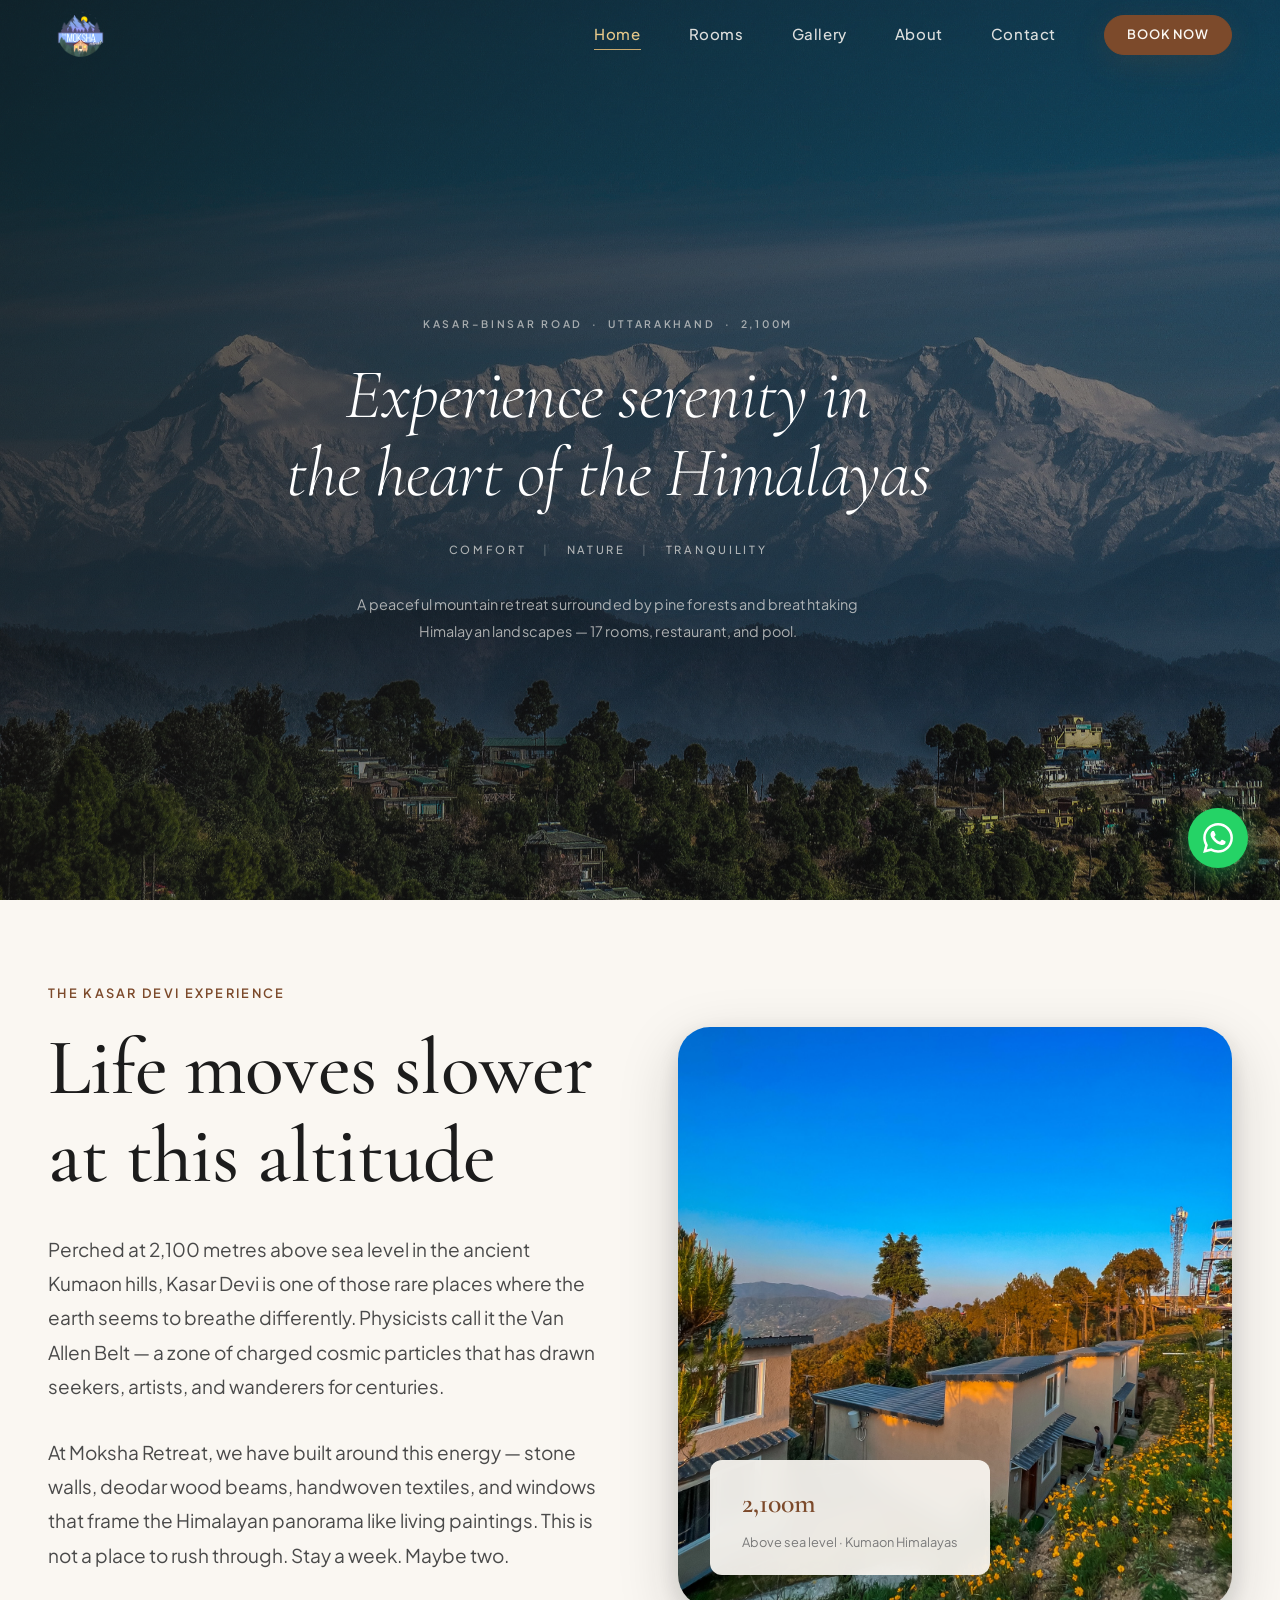
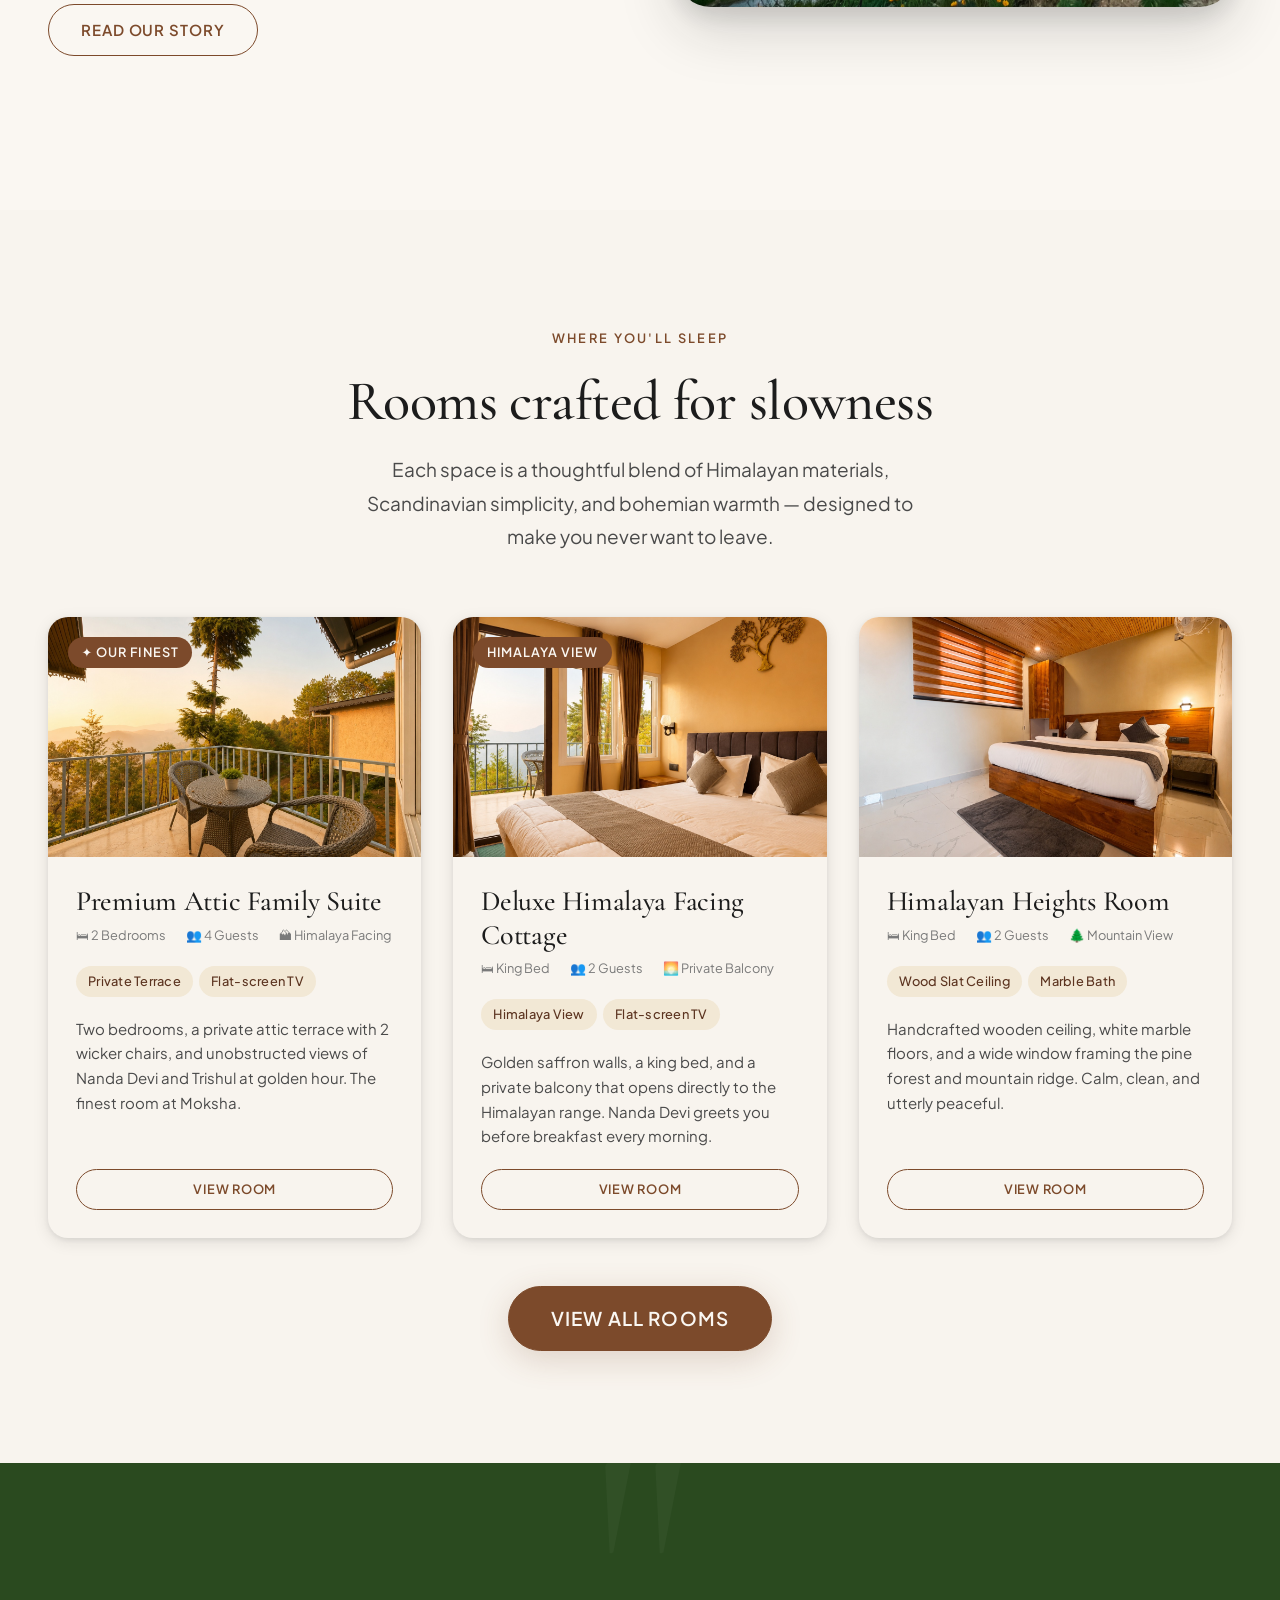
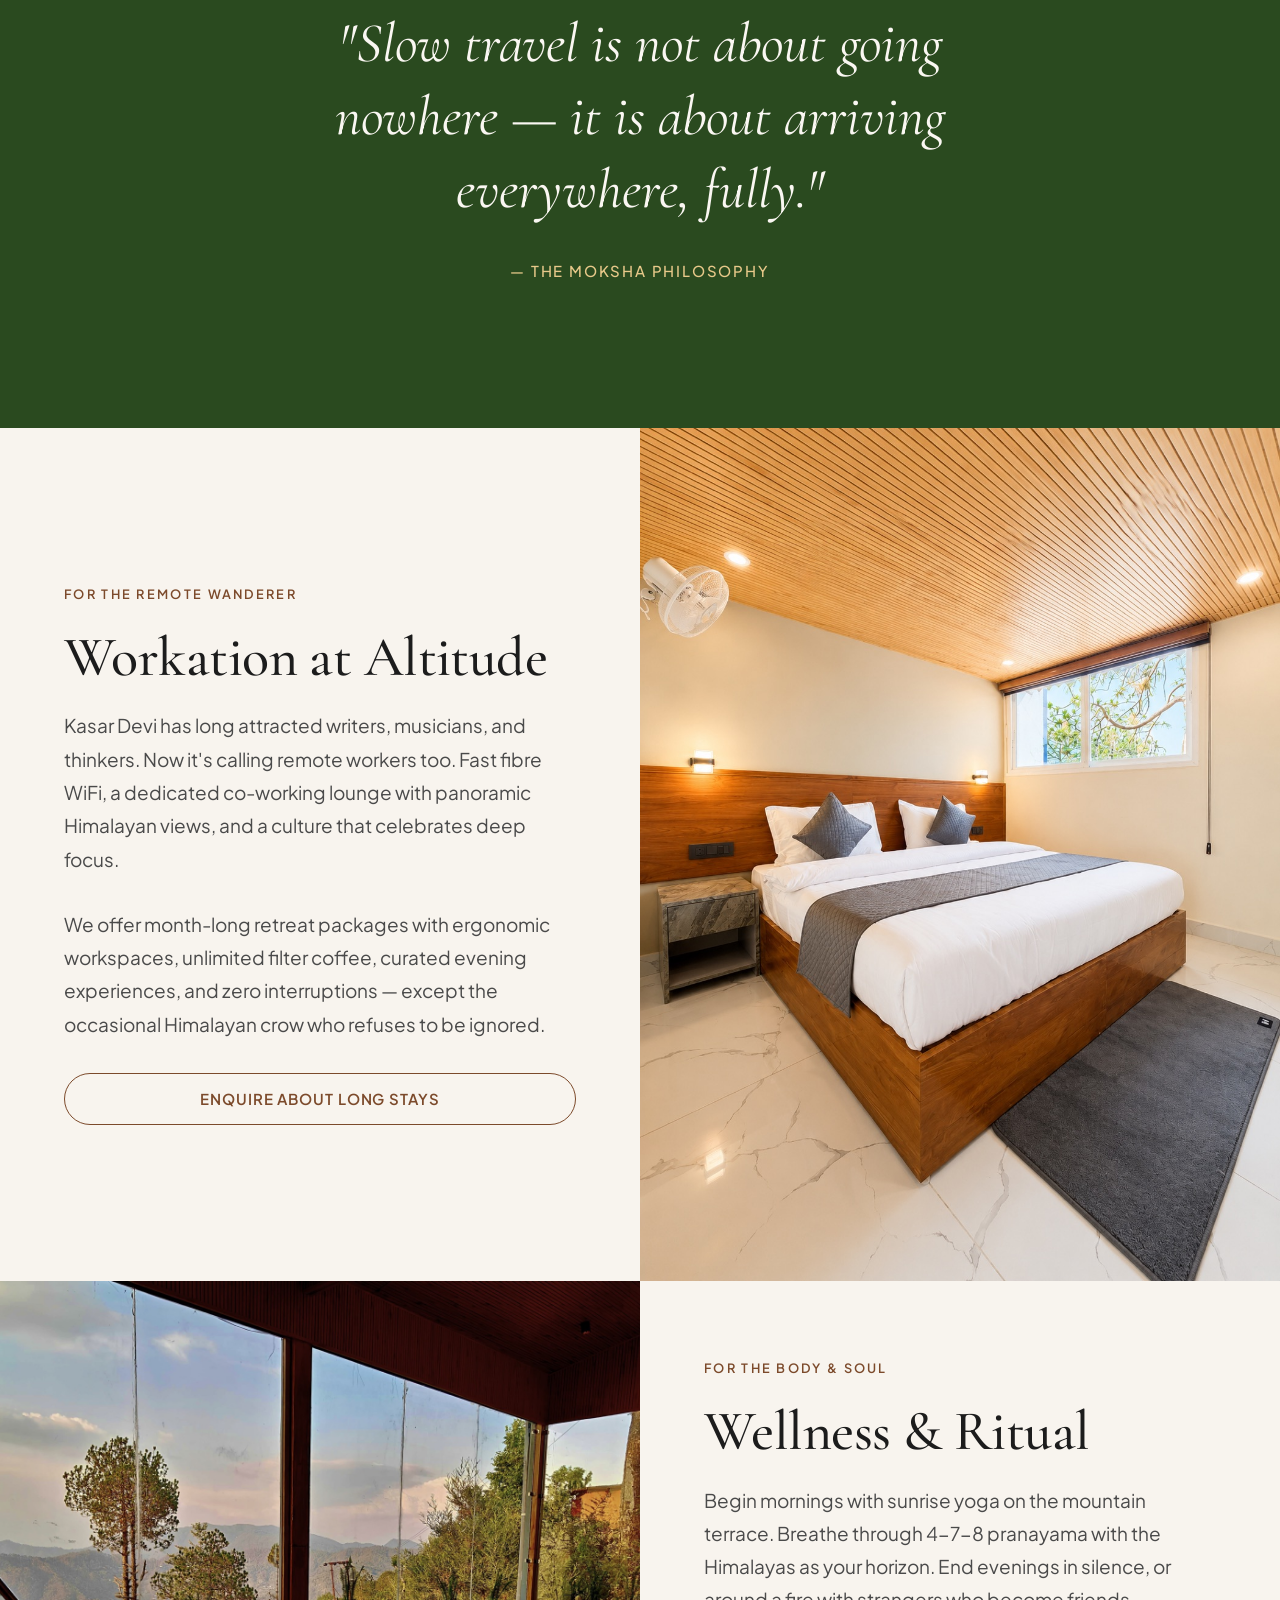
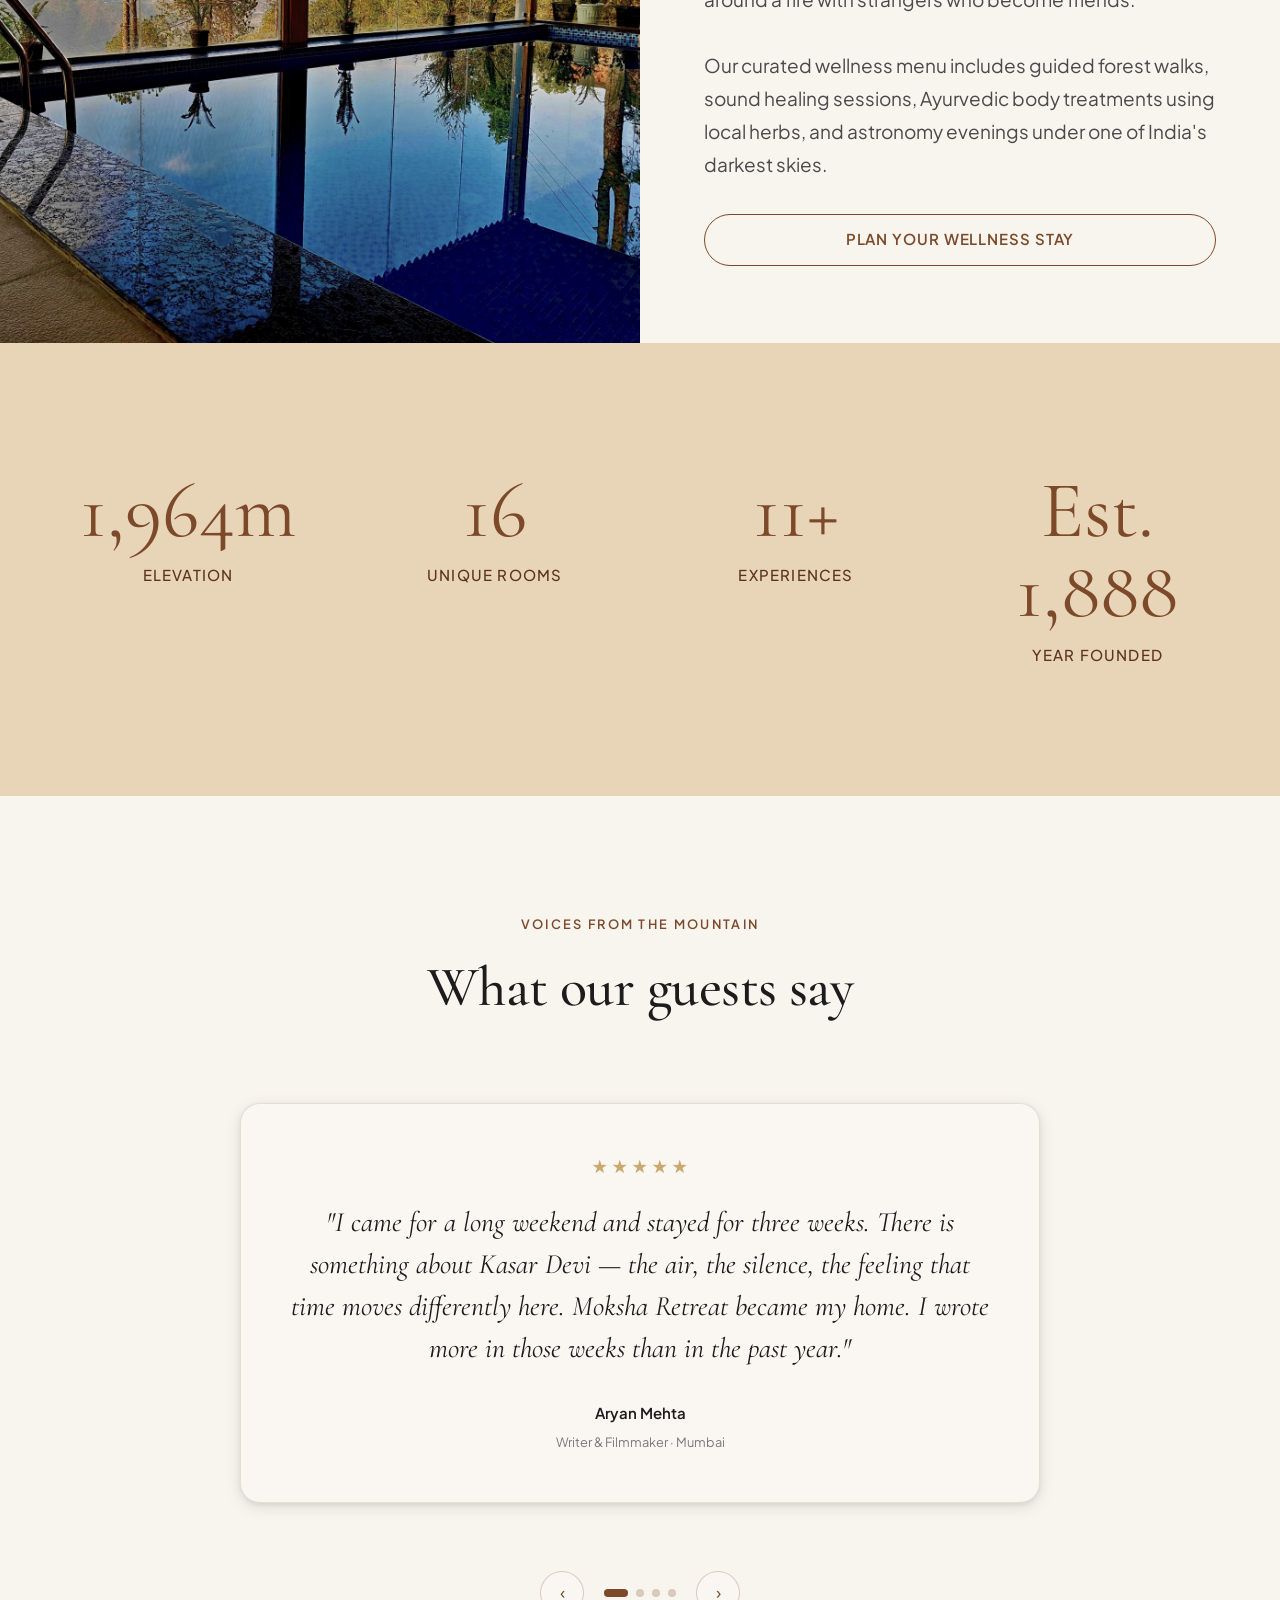
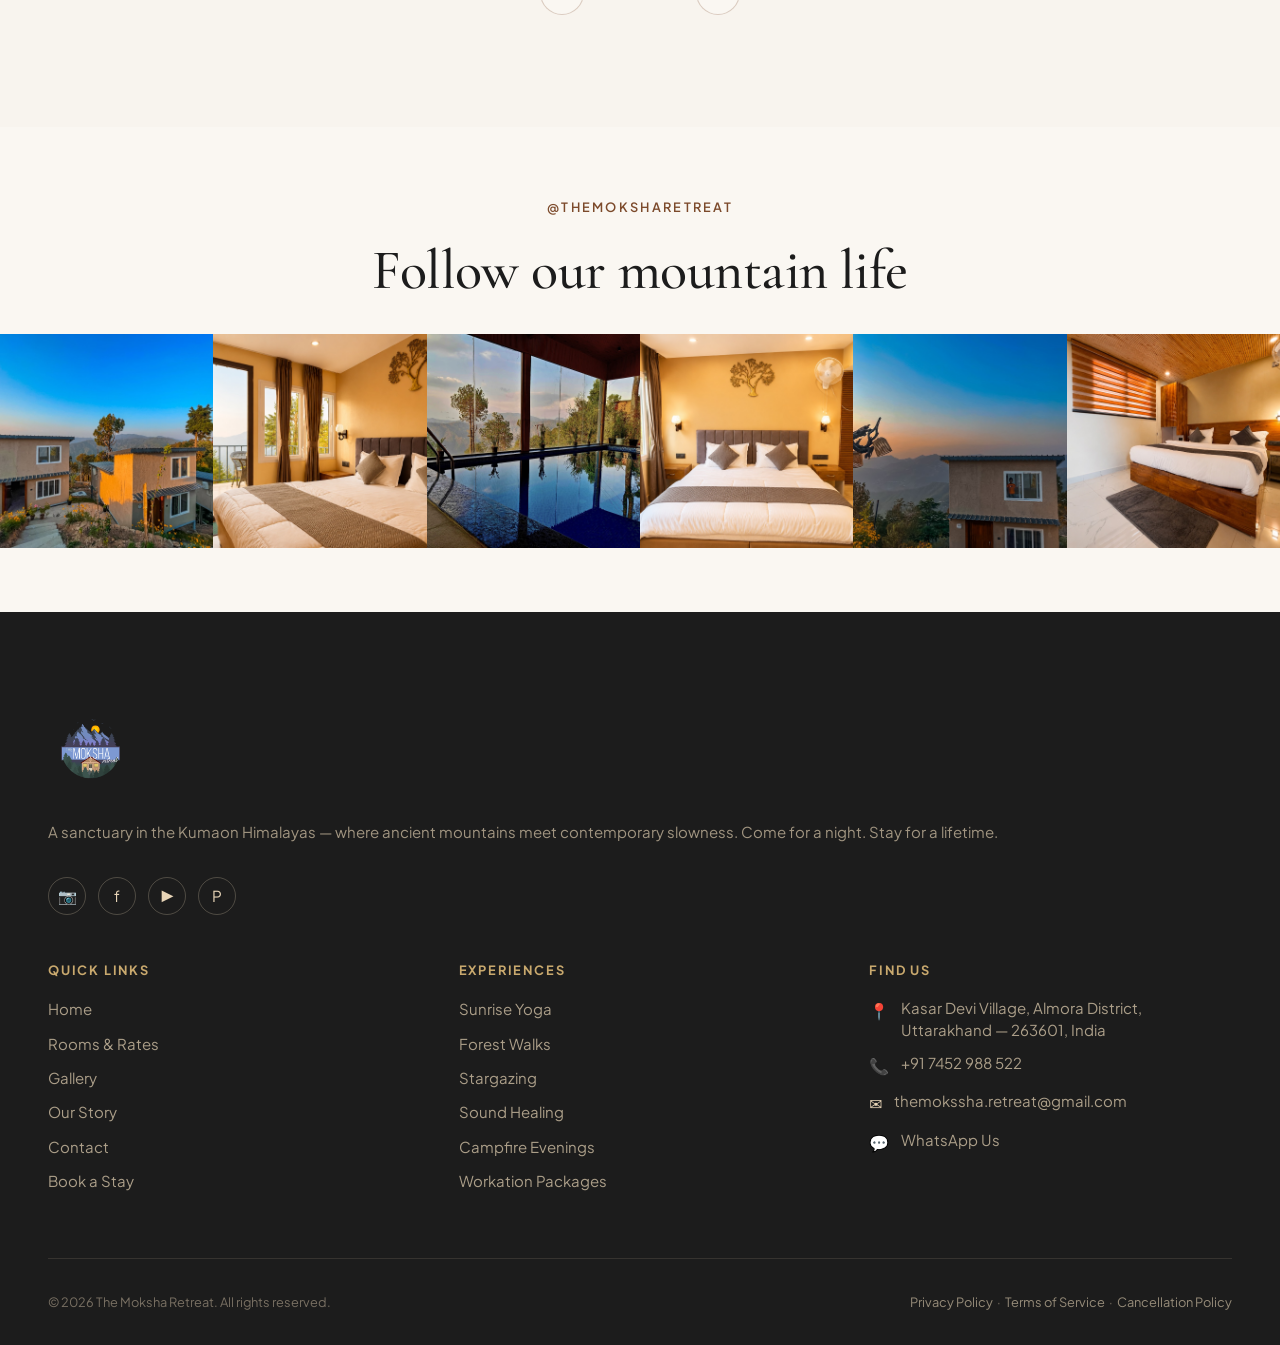
==== commit 94cb6583: "Updated website for production" ====
--- a/index.html
+++ b/index.html
@@ -120,19 +120,19 @@
 
   <!-- MOBILE NAV -->
   <div class="mobile-nav" id="mobile-nav" role="dialog" aria-label="Mobile navigation">
-    <a href="index.html"   class="nav-link">Home</a>
+    <a href="index.html"   class="nav-link active">Home</a>
     <a href="rooms.html"   class="nav-link">Rooms</a>
     <a href="gallery.html" class="nav-link">Gallery</a>
     <a href="about.html"   class="nav-link">About</a>
     <a href="contact.html" class="nav-link">Contact</a>
-    <a href="contact.html" class="btn btn-primary">Book Now</a>
+    <a href="https://wa.me/917452988522?text=Hello!%20I%27m%20interested%20in%20booking%20at%20The%20Moksha%20Retreat%2C%20Kasar%20Devi" target="_blank" class="btn btn-primary">Book on WhatsApp</a>
   </div>
 
   <!-- HERO -->
   <section class="hero" id="home">
     <div class="hero-bg parallax-container">
       <img
-        src="assets/property/exterior-1.jpg"
+        src="assets/property/main.jpg"
         alt="The Moksha Retreat cottages at golden hour, Kasar Devi, Uttarakhand"
         class="parallax-img"
         data-parallax-rate="0.3"
@@ -499,15 +499,15 @@
           </div>
           <div class="footer-contact-item">
             <span>📞</span>
-            <a href="tel:+918859985999">+91 88599 85999</a>
+            <a href="tel:+917452988522">+91 7452 988 522</a>
           </div>
           <div class="footer-contact-item">
             <span>✉️</span>
-            <a href="mailto:themoksha.retreat@gmail.com">themoksha.retreat@gmail.com</a>
+            <a href="mailto:themokssha.retreat@gmail.com">themokssha.retreat@gmail.com</a>
           </div>
           <div class="footer-contact-item">
             <span>💬</span>
-            <a href="https://wa.me/918859985999" target="_blank" rel="noopener">WhatsApp Us</a>
+            <a href="https://wa.me/917452988522" target="_blank" rel="noopener">WhatsApp Us</a>
           </div>
         </div>
       </div>
@@ -525,7 +525,7 @@
 
   <!-- WHATSAPP FAB -->
   <a
-    href="https://wa.me/918859985999?text=Hello!%20I%27m%20interested%20in%20booking%20at%20The%20Moksha%20Retreat%2C%20Kasar%20Devi"
+    href="https://wa.me/917452988522?text=Hello!%20I%27m%20interested%20in%20booking%20at%20The%20Moksha%20Retreat%2C%20Kasar%20Devi"
     class="whatsapp-fab"
     target="_blank"
     rel="noopener noreferrer"
--- a/css/components.css
+++ b/css/components.css
@@ -12,15 +12,15 @@
   height: var(--navbar-h);
   display: flex;
   align-items: center;
-  transition: background var(--transition-slow), box-shadow var(--transition-slow), backdrop-filter var(--transition-slow);
+  transition: all 400ms ease;
   background: transparent;
 }
 
 .navbar.scrolled {
-  background: rgba(250, 247, 242, 0.90);
-  backdrop-filter: blur(18px) saturate(160%);
-  -webkit-backdrop-filter: blur(18px) saturate(160%);
-  box-shadow: 0 1px 0 var(--border-light), 0 4px 24px rgba(28,28,28,0.06);
+  background: rgba(250, 247, 242, 0.95) !important;
+  backdrop-filter: blur(20px) saturate(160%);
+  -webkit-backdrop-filter: blur(20px) saturate(160%);
+  box-shadow: 0 2px 12px rgba(28,28,28,0.1);
 }
 
 .navbar.scrolled .nav-logo {
@@ -34,6 +34,9 @@
 }
 .navbar.scrolled .hamburger span {
   background: var(--charcoal);
+}
+.navbar.scrolled .hamburger:focus {
+  outline-color: var(--clay);
 }
 
 .navbar-inner {
@@ -53,19 +56,18 @@
   line-height: 1;
 }
 .nav-logo-img {
-  height: 48px;
+  height: 65px;
   width: auto;
-  max-width: 180px;
+  max-width: 200px;
   object-fit: contain;
   display: block;
-  /* multiply: white pixels take the color of whatever is behind them,
-     effectively removing the JPEG white background in all contexts */
-  mix-blend-mode: multiply;
+  filter: brightness(1.2) saturate(1.1);
   transition: opacity var(--transition-base);
 }
 .footer-brand .nav-logo-img {
-  height: 52px;
-  max-width: 200px;
+  height: 85px;
+  max-width: 240px;
+  filter: none;
 }
 
 .nav-links {
@@ -108,66 +110,91 @@
 /* Hamburger */
 .hamburger {
   display: none;
+  width: 44px;
+  height: 44px;
+  background: transparent;
+  border: none;
+  padding: 6px;
+  cursor: pointer;
   flex-direction: column;
-  gap: 5px;
-  cursor: pointer;
-  padding: 6px;
-  border-radius: var(--radius-sm);
+  align-items: center;
+  justify-content: space-around;
+  z-index: 250;
 }
 .hamburger span {
   display: block;
-  width: 24px;
+  width: 22px;
   height: 2px;
-  background: var(--ivory);
-  border-radius: var(--radius-full);
-  transition: transform var(--transition-base), opacity var(--transition-base), width var(--transition-base);
-  transform-origin: center;
-}
+  background: #faf7f2;
+  transition: all 0.3s ease;
+}
+
+/* Hamburger open state */
 .hamburger.open span:nth-child(1) {
-  transform: translateY(7px) rotate(45deg);
+  transform: rotate(45deg) translate(7px, 7px);
 }
 .hamburger.open span:nth-child(2) {
   opacity: 0;
-  transform: scaleX(0);
 }
 .hamburger.open span:nth-child(3) {
-  transform: translateY(-7px) rotate(-45deg);
+  transform: rotate(-45deg) translate(7px, -7px);
 }
 
 /* Mobile Nav Drawer */
 .mobile-nav {
-  display: none;
   position: fixed;
   top: 0;
   left: 0;
   right: 0;
   bottom: 0;
-  z-index: calc(var(--z-sticky) - 1);
-  background: rgba(26, 20, 15, 0.97);
-  backdrop-filter: blur(12px);
+  z-index: 240;
+  background: rgba(20, 15, 10, 0.98);
+  backdrop-filter: blur(15px);
+  -webkit-backdrop-filter: blur(15px);
+  display: none;
   flex-direction: column;
   align-items: center;
   justify-content: center;
-  gap: var(--space-lg);
-  transform: translateY(-100%);
-  transition: transform var(--transition-slow);
+  gap: 2rem;
+  padding: 100px 2rem 3rem;
+  overflow-y: auto;
+  -webkit-overflow-scrolling: touch;
 }
 .mobile-nav.open {
-  display: flex;
-  transform: translateY(0);
+  display: flex !important;
+}
+
+@keyframes slideInDown {
+  from {
+    opacity: 0;
+    transform: translateY(-100%);
+  }
+  to {
+    opacity: 1;
+    transform: translateY(0);
+  }
 }
 .mobile-nav .nav-link {
   font-family: var(--font-serif);
-  font-size: var(--text-3xl);
+  font-size: clamp(1.2rem, 6vw, 2rem);
   font-weight: 400;
   color: var(--ivory);
   letter-spacing: 0.01em;
-}
-.mobile-nav .nav-link:hover {
+  padding: 1rem 0;
+  transition: color 300ms ease;
+  display: block;
+  text-decoration: none;
+}
+.mobile-nav .nav-link:hover,
+.mobile-nav .nav-link:active,
+.mobile-nav .nav-link.active {
   color: var(--gold-light);
 }
 .mobile-nav .btn {
-  margin-top: var(--space-md);
+  margin-top: 1.5rem;
+  min-width: 240px;
+  min-height: 48px;
+  font-size: var(--text-sm);
 }
 
 /* ---- BUTTONS ---- */
@@ -210,6 +237,7 @@
   background: var(--clay);
   color: var(--ivory);
   border-color: var(--clay);
+  border: 1.5px solid var(--clay);
   box-shadow: var(--shadow-clay);
 }
 .btn-primary:hover {
@@ -297,46 +325,59 @@
 /* ---- HERO SECTION ---- */
 .hero {
   position: relative;
+  width: 100%;
   min-height: 100vh;
+  height: clamp(500px, 100vh, 1000px);
   display: flex;
   flex-direction: column;
   align-items: center;
   justify-content: center;
   overflow: hidden;
-  background: #1c1c1c; /* prevents white flash if image is slow / parallax gap */
+  background: #0a0805;
 }
 
 .hero-bg {
   position: absolute;
-  inset: 0;
+  top: 0;
+  left: 0;
+  width: 100%;
+  height: 100%;
   z-index: 0;
+  overflow: hidden;
 }
 .hero-bg img {
   width: 100%;
   height: 100%;
   object-fit: cover;
-  object-position: center 40%;
-  transform: scale(1.05);
-  transition: transform 8s ease;
+  object-position: center 35%;
+  will-change: transform;
+  display: block;
 }
 .hero-bg::after {
   content: '';
   position: absolute;
   inset: 0;
   background: linear-gradient(
-    to bottom,
-    rgba(28,28,28,0.72) 0%,
-    rgba(28,28,28,0.45) 55%,
-    rgba(28,28,28,0.20) 100%
+    135deg,
+    rgba(20,15,10,0.75) 0%,
+    rgba(28,28,28,0.55) 50%,
+    rgba(28,28,28,0.25) 100%
   );
+  pointer-events: none;
 }
 
 .hero-content {
   position: relative;
   z-index: 2;
   text-align: center;
-  padding-inline: clamp(1rem, 5vw, 3rem);
-  padding-top: var(--navbar-h);
+  padding-inline: clamp(1.25rem, 6vw, 3rem);
+  padding-top: clamp(4rem, 12vh, 8rem);
+  padding-bottom: clamp(3rem, 10vh, 6rem);
+  max-width: 95%;
+  display: flex;
+  flex-direction: column;
+  align-items: center;
+  justify-content: center;
 }
 
 .hero-eyebrow {
@@ -1730,32 +1771,29 @@
   }
 }
 
-/* 1024px */
+/* Tablet (1024px and below) */
 @media (max-width: 1024px) {
-  .hamburger { display: flex; }
-  .nav-links  { display: none; }
-
-  .rooms-grid { grid-template-columns: repeat(2, 1fr); }
-  .stats-grid { grid-template-columns: repeat(2, 1fr); }
-  .amenities-grid { grid-template-columns: repeat(2, 1fr); }
-  .pillars-grid { grid-template-columns: repeat(2, 1fr); }
-  .sustainability-grid { grid-template-columns: repeat(2, 1fr); }
-  .experience-editorial { grid-template-columns: 1fr; }
-  .experience-image { height: 380px; }
-  .gallery-masonry { columns: 3; }
-  .instagram-grid { grid-template-columns: repeat(3, 1fr); }
-  .policies-grid { grid-template-columns: 1fr 1fr; }
-  .team-grid { grid-template-columns: 1fr 1fr; }
-  .split-section { grid-template-columns: 1fr; }
-  .split-section.reverse .split-text { order: 1; }
-  .split-section.reverse .split-image { order: 2; }
-  .split-image { min-height: 320px; }
-  .contact-grid { grid-template-columns: 1fr; }
-  .lightbox-prev { left: -52px; }
-  .lightbox-next { right: -52px; }
-}
-
-/* 768px */
+  .hamburger {
+    display: flex;
+  }
+  .nav-links {
+    display: none;
+  }
+  .nav-logo-img {
+    height: 50px;
+  }
+  .navbar {
+    height: 65px;
+  }
+  .navbar-inner {
+    padding-inline: 1rem;
+  }
+  .navbar.scrolled .hamburger span {
+    background: #1c1c1c;
+  }
+}
+
+/* Tablet & Small Screens (768px) */
 @media (max-width: 768px) {
   .rooms-grid { grid-template-columns: 1fr; }
   .stats-grid { grid-template-columns: repeat(2, 1fr); }
@@ -1774,18 +1812,78 @@
   .booking-card { flex-direction: column; }
   .booking-field { min-width: 100%; }
   .form-row { grid-template-columns: 1fr; }
-  .whatsapp-fab { bottom: 1.25rem; right: 1.25rem; width: 52px; height: 52px; }
-}
-
-/* 480px */
+  .whatsapp-fab { bottom: 1.5rem; right: 1.5rem; width: 56px; height: 56px; font-size: 1.5rem; }
+  .hero { min-height: 85vh; height: auto; }
+}
+
+/* Mobile (480px and below) */
 @media (max-width: 480px) {
+  .hamburger {
+    display: flex;
+  }
+  .nav-links {
+    display: none;
+  }
+
   .stats-grid { grid-template-columns: 1fr 1fr; }
   .amenities-grid { grid-template-columns: 1fr 1fr; }
   .pillars-grid { grid-template-columns: 1fr; }
   .gallery-masonry { columns: 1; }
   .instagram-grid { grid-template-columns: repeat(2, 1fr); }
   .footer-grid { grid-template-columns: 1fr; }
+
+  .hero {
+    min-height: 70vh;
+    height: clamp(500px, 70vh, 800px);
+  }
+  .hero-content {
+    padding-top: clamp(3rem, 8vh, 5rem);
+    padding-inline: 1.25rem;
+  }
+
   .testimonial-card { padding: 1.5rem; }
   .philosophy-quote { font-size: var(--text-2xl); }
   .hero-ctas { flex-direction: column; align-items: center; }
-}
+
+  /* Touch-friendly button sizing */
+  .btn {
+    padding: 0.85rem 1.5rem;
+    min-height: 48px;
+    min-width: 140px;
+    font-size: var(--text-sm);
+    -webkit-tap-highlight-color: transparent;
+  }
+  .btn-lg {
+    padding: 1rem 1.8rem;
+    min-height: 52px;
+    min-width: 100%;
+  }
+  .btn-sm {
+    padding: 0.75rem 1.25rem;
+    min-height: 44px;
+  }
+
+  .room-ctas {
+    flex-direction: column;
+    width: 100%;
+    gap: 0.75rem;
+  }
+  .room-ctas .btn {
+    width: 100%;
+    justify-content: center;
+  }
+
+  .whatsapp-fab {
+    bottom: 1.25rem;
+    right: 1.25rem;
+    width: 56px;
+    height: 56px;
+  }
+
+  .navbar {
+    height: 60px;
+  }
+  .nav-logo-img {
+    height: 48px;
+  }
+}
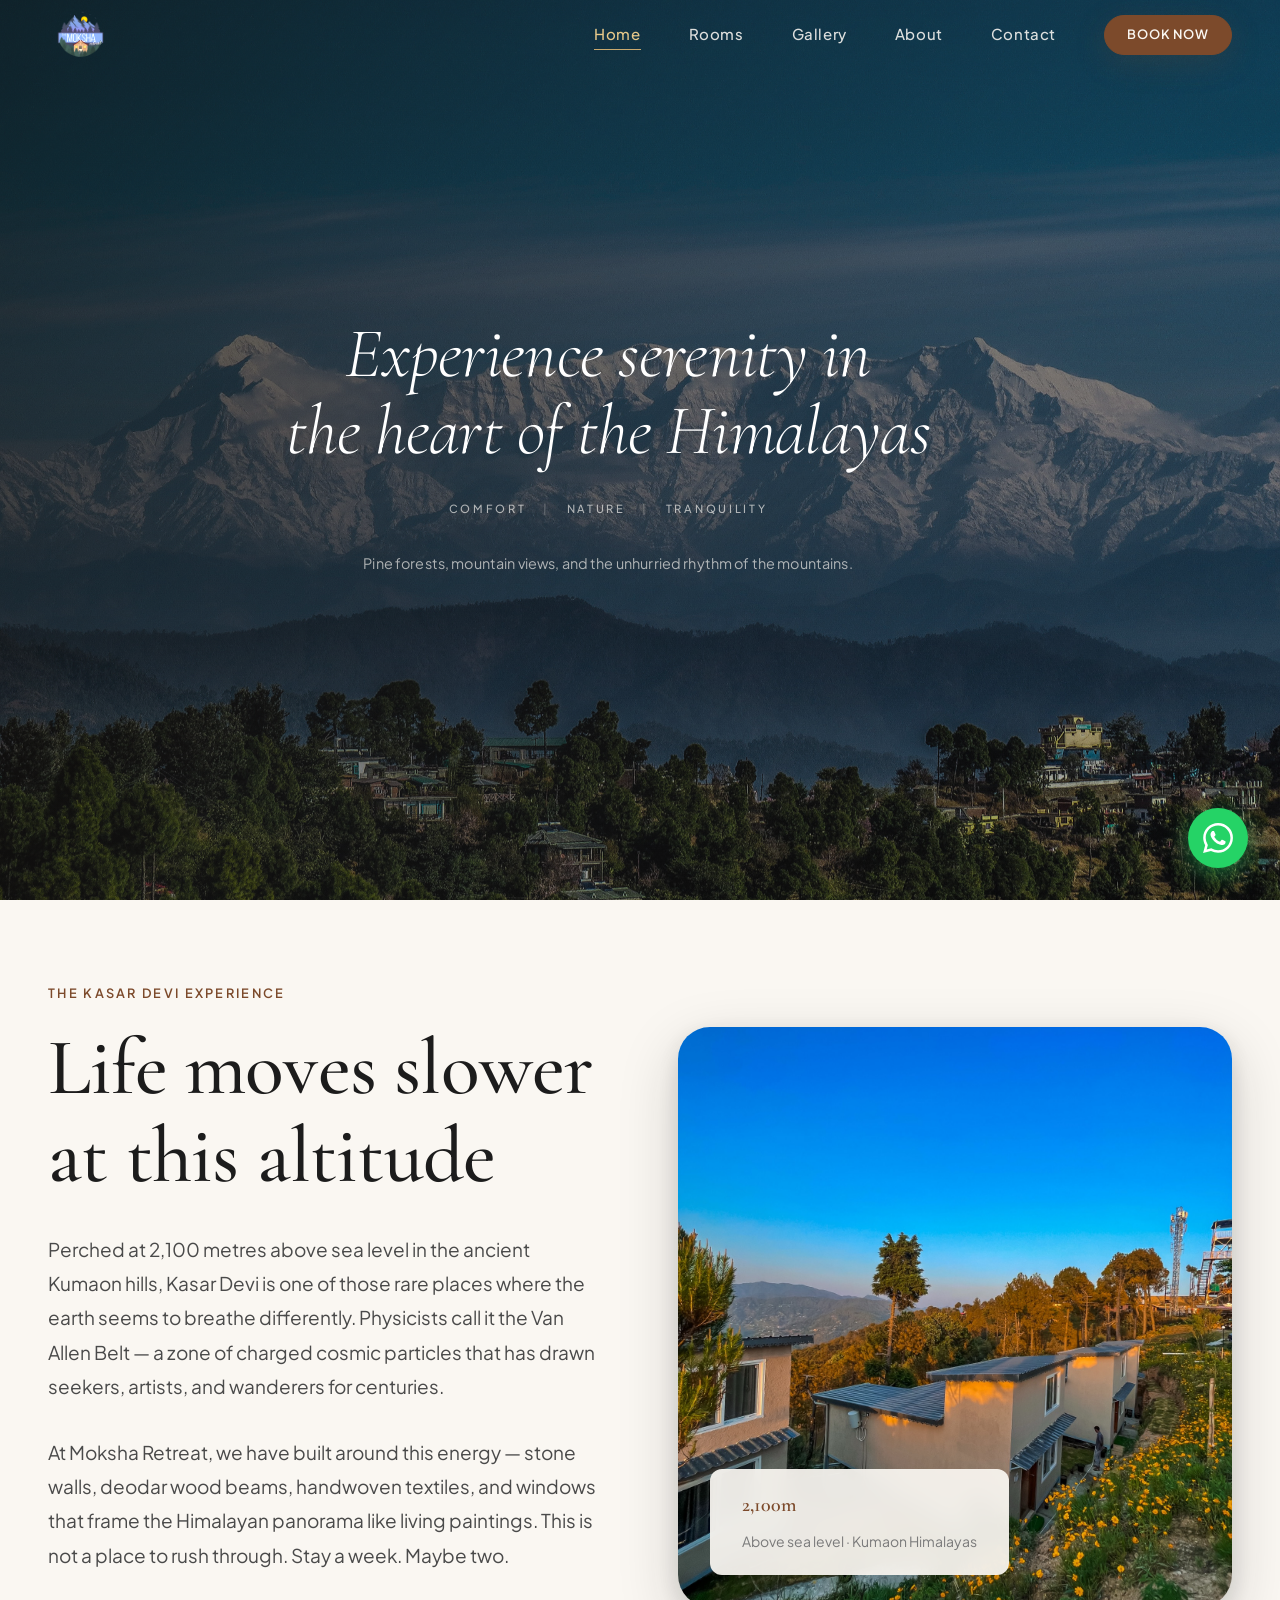
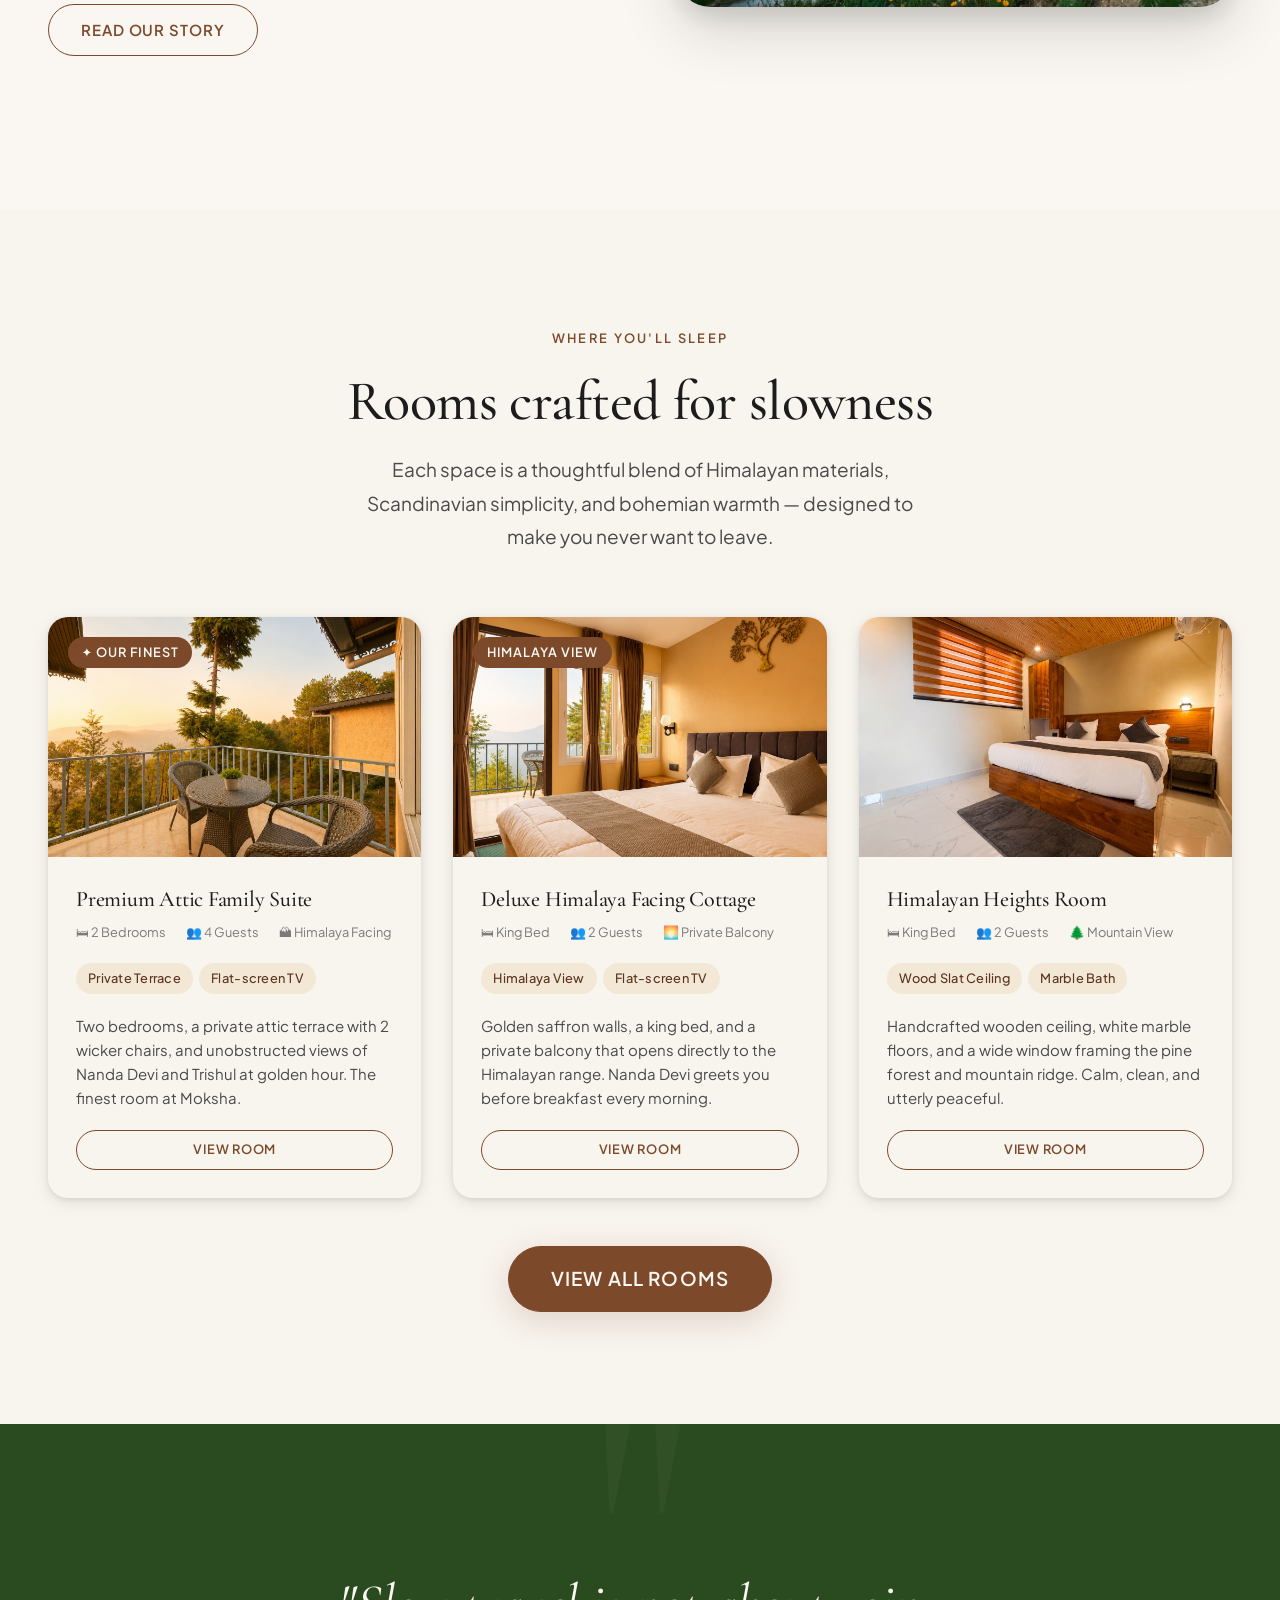
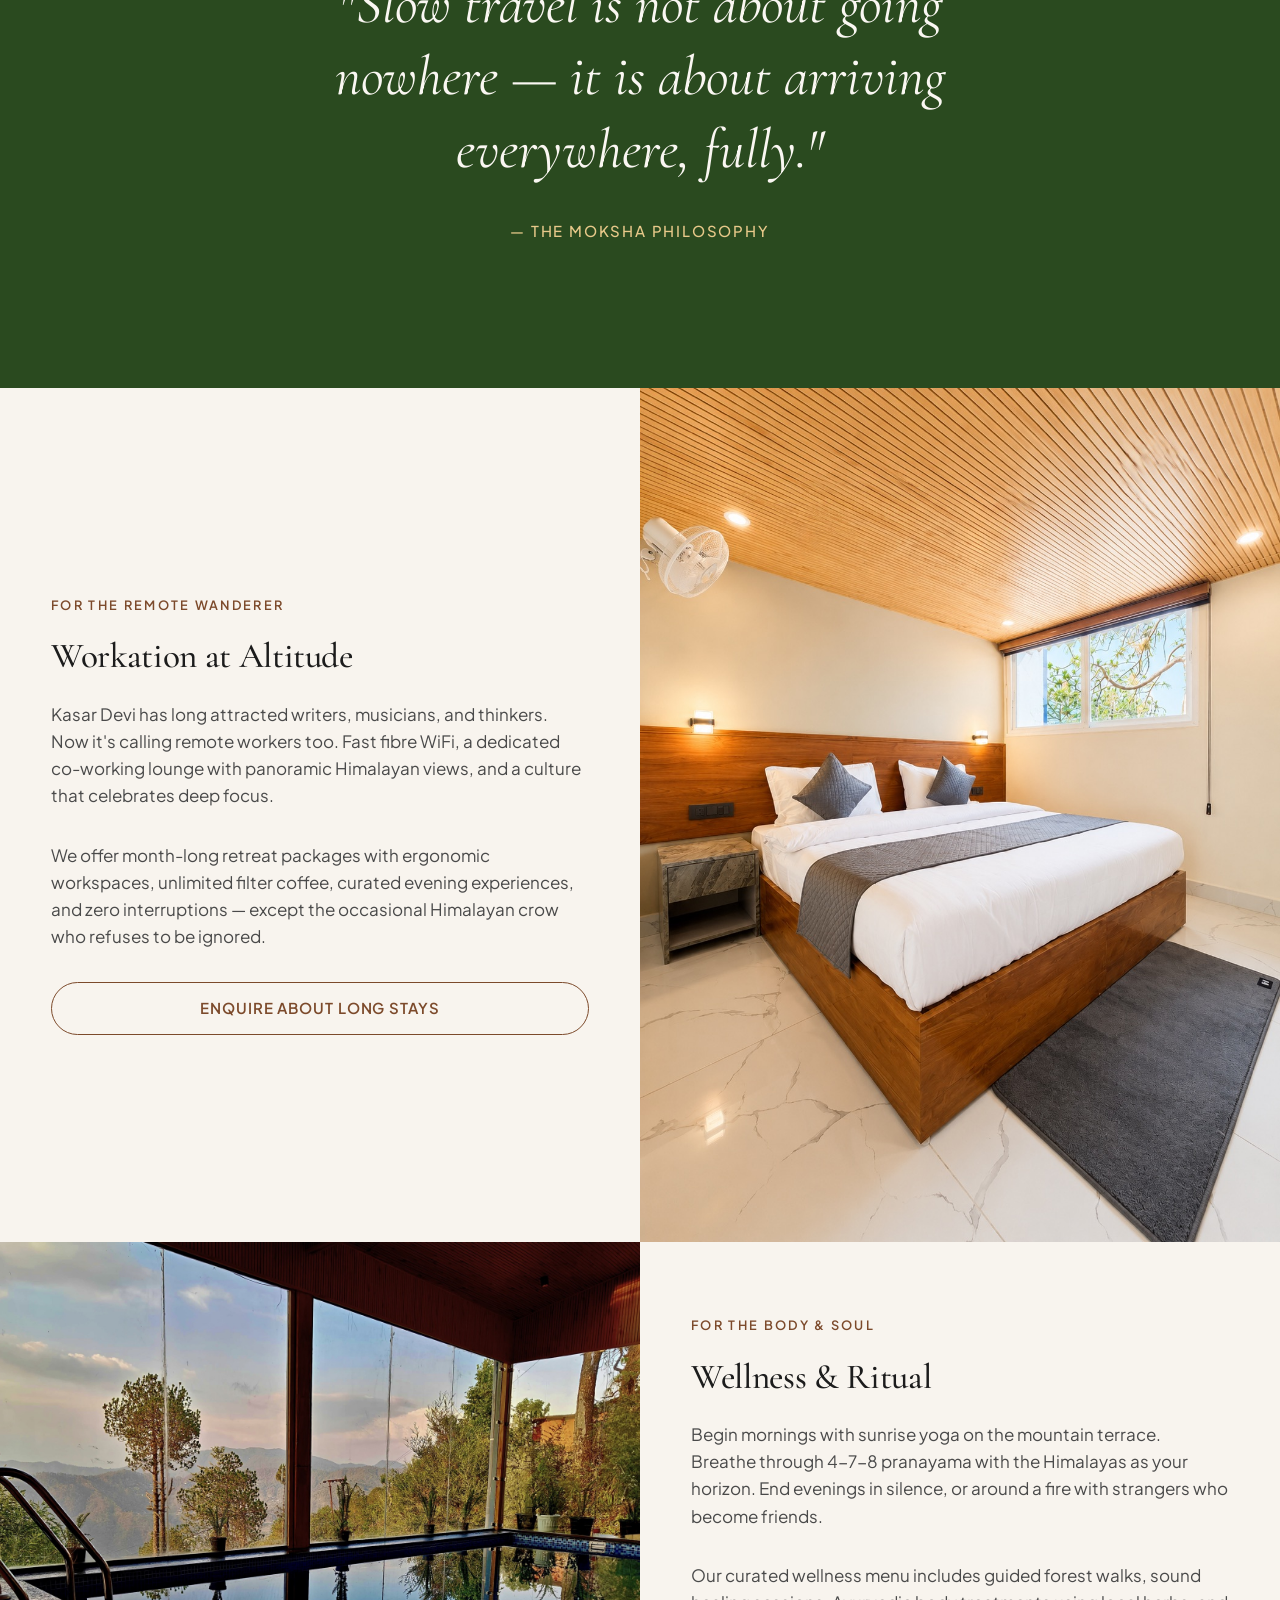
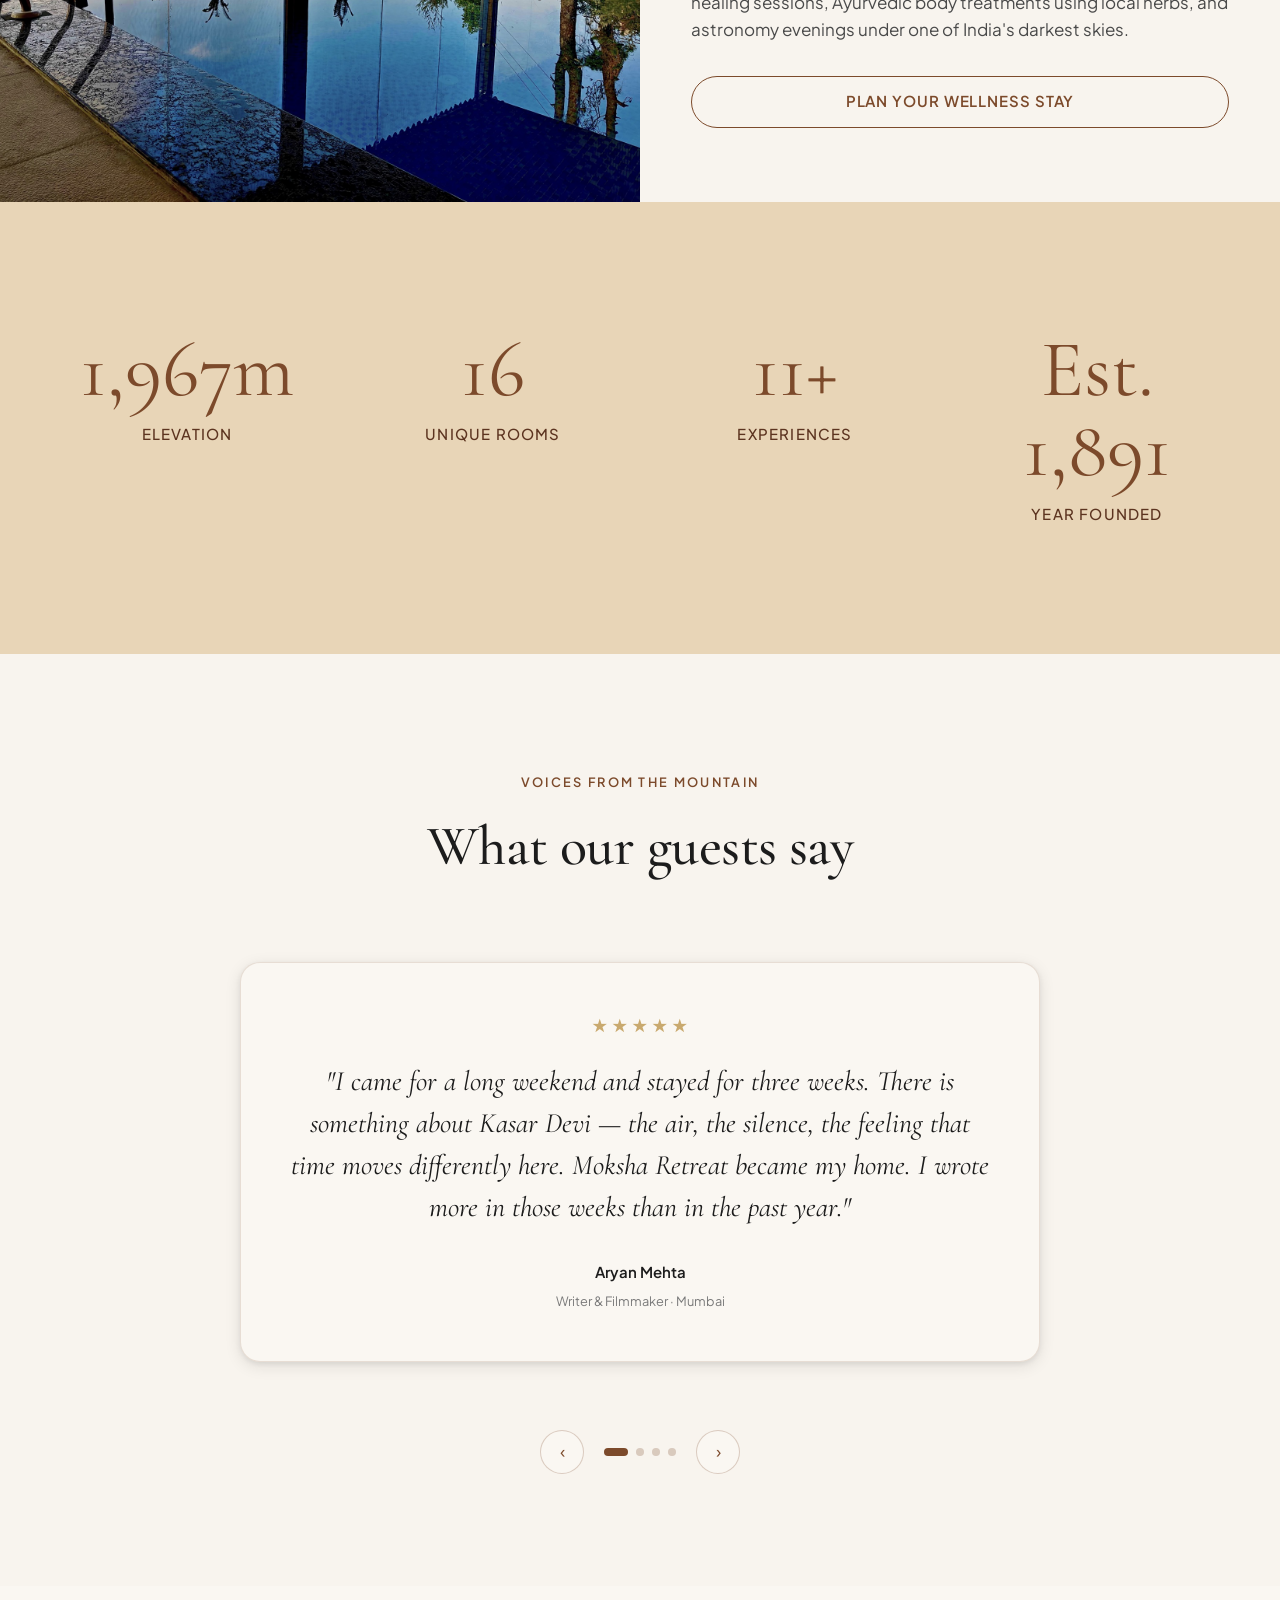
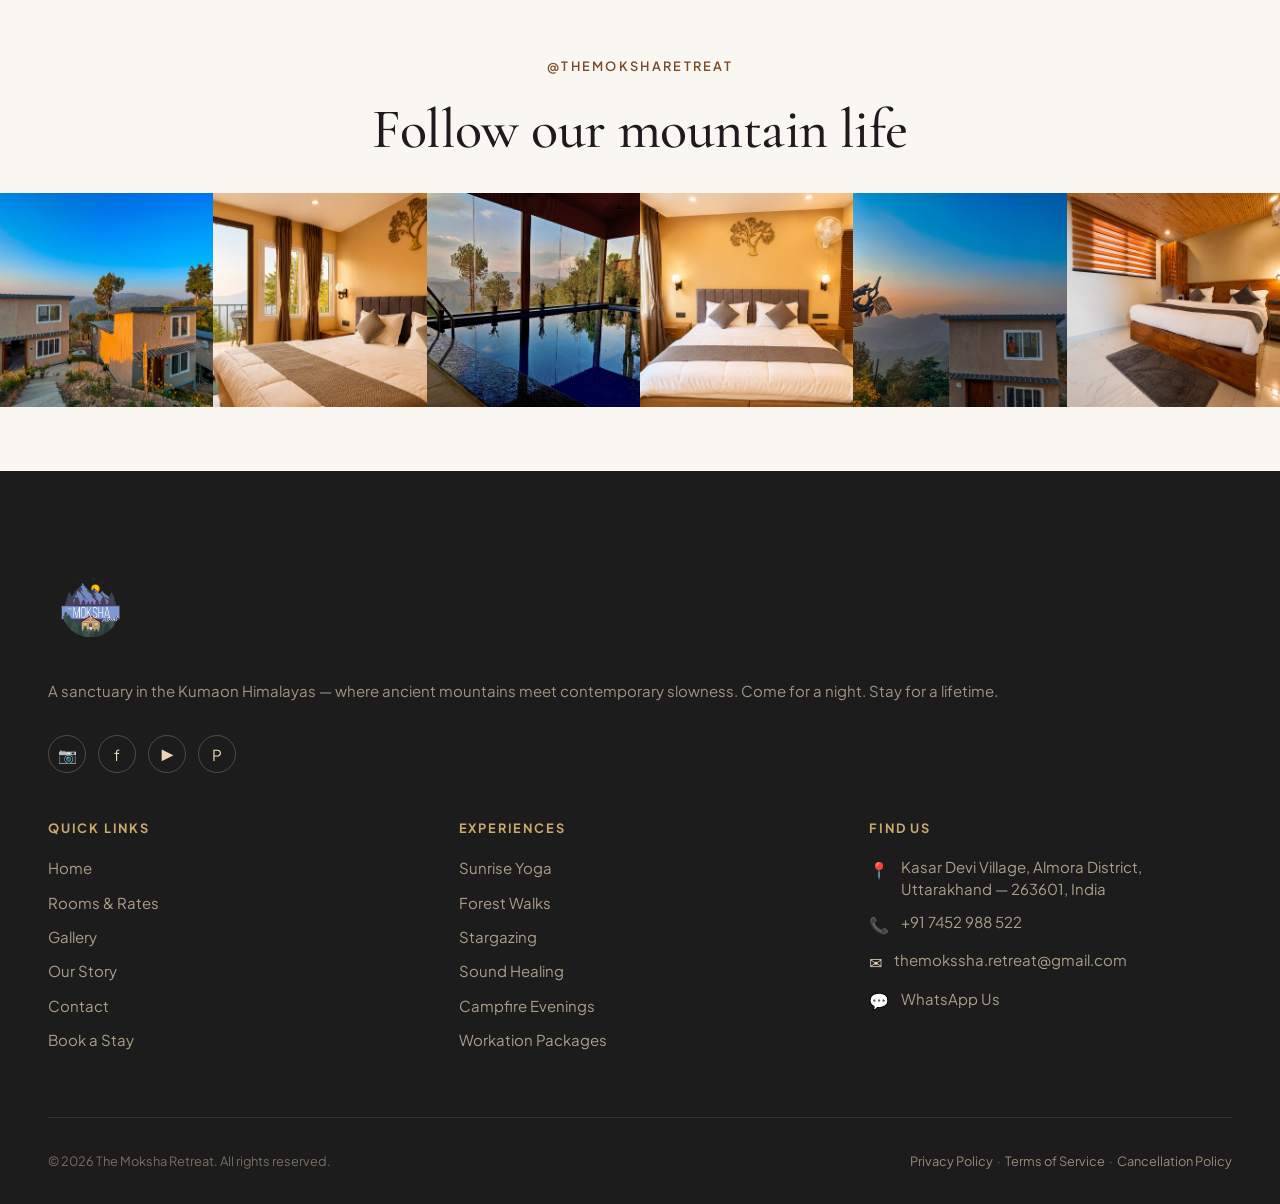
==== commit d9b115a5: "Updated css" ====
--- a/index.html
+++ b/index.html
@@ -91,10 +91,10 @@
       .hero-subtitle { font-size: 0.82rem; max-width: 88%; }
     }
     @media (max-width: 480px) {
-      .hero-content { padding-top: 10rem; padding-inline: 1.25rem; }
-      .hero-title { font-size: 1.85rem; line-height: 1.18; }
-      .hero-tagline { font-size: 0.6rem; letter-spacing: 0.18em; margin-bottom: 1.25rem; }
-      .hero-subtitle { font-size: 0.78rem; }
+      .hero-content { padding-top: 10rem; padding-left: 2.5rem; padding-right: 1.25rem; text-align: center; }
+      .hero-title { font-size: 1.85rem; line-height: 1.18; text-align: center; }
+      .hero-tagline { font-size: 0.6rem; letter-spacing: 0.18em; margin-bottom: 1.25rem; text-align: center; }
+      .hero-subtitle { font-size: 0.78rem; text-align: center; max-width: 85%; margin-left: auto; margin-right: auto; }
     }
   </style>
 </head>
@@ -141,10 +141,9 @@
     </div>
 
     <div class="hero-content">
-      <span class="hero-eyebrow">Kasar–Binsar Road &nbsp;·&nbsp; Uttarakhand &nbsp;·&nbsp; 2,100m</span>
       <h1 class="hero-title">Experience serenity in<br />the heart of the Himalayas</h1>
       <p class="hero-tagline">Comfort <span>|</span> Nature <span>|</span> Tranquility</p>
-      <p class="hero-subtitle">A peaceful mountain retreat surrounded by pine forests and breathtaking Himalayan landscapes — 17 rooms, restaurant, and pool.</p>
+      <p class="hero-subtitle">Pine forests, mountain views, and the unhurried rhythm of the mountains.</p>
     </div>
   </section>
 
--- a/css/components.css
+++ b/css/components.css
@@ -605,13 +605,14 @@
 
 .room-card-image {
   position: relative;
-  height: 240px;
+  height: clamp(180px, 35vw, 240px);
   overflow: hidden;
 }
 .room-card-image img {
   width: 100%;
   height: 100%;
   object-fit: cover;
+  object-position: center;
   transition: transform var(--transition-slow);
 }
 .room-card:hover .room-card-image img {
@@ -633,7 +634,7 @@
 }
 
 .room-card-body {
-  padding: clamp(1.25rem, 3vw, 1.75rem);
+  padding: clamp(1rem, 4vw, 1.75rem);
   flex: 1;
   display: flex;
   flex-direction: column;
@@ -641,11 +642,11 @@
 
 .room-card-name {
   font-family: var(--font-serif);
-  font-size: var(--text-xl);
+  font-size: clamp(1.1rem, 4vw, 1.375rem);
   font-weight: 500;
   color: var(--text-primary);
-  margin-bottom: var(--space-xs);
-  line-height: 1.2;
+  margin-bottom: 0.5rem;
+  line-height: 1.3;
 }
 
 .room-card-meta {
@@ -665,7 +666,7 @@
 
 .room-card-price {
   font-family: var(--font-serif);
-  font-size: var(--text-xl);
+  font-size: clamp(1rem, 3.5vw, 1.25rem);
   font-weight: 600;
   color: var(--clay);
   margin-bottom: var(--space-sm);
@@ -676,15 +677,15 @@
 }
 .room-card-price span {
   font-family: var(--font-sans);
-  font-size: var(--text-xs);
+  font-size: clamp(0.75rem, 2.5vw, 0.875rem);
   font-weight: 400;
   color: var(--text-muted);
 }
 
 .room-card-desc {
-  font-size: var(--text-sm);
+  font-size: clamp(0.85rem, 2.5vw, 0.938rem);
   color: var(--text-secondary);
-  line-height: 1.65;
+  line-height: 1.6;
   margin-bottom: var(--space-md);
   flex: 1;
 }
@@ -713,7 +714,7 @@
   display: grid;
   grid-template-columns: 1fr 1fr;
   gap: 0;
-  min-height: 560px;
+  min-height: clamp(320px, 70vw, 560px);
 }
 .split-section.reverse .split-text { order: 2; }
 .split-section.reverse .split-image { order: 1; }
@@ -722,27 +723,30 @@
   display: flex;
   flex-direction: column;
   justify-content: center;
-  padding: clamp(2.5rem, 6vw, 5rem) clamp(2rem, 5vw, 4rem);
+  padding: clamp(1.5rem, 5vw, 5rem) clamp(1.5rem, 4vw, 4rem);
   background: var(--warm-white);
 }
 .split-text h2 {
-  margin-bottom: var(--space-md);
+  margin-bottom: clamp(1rem, 3vw, 1.5rem);
   color: var(--text-primary);
+  font-size: clamp(1.5rem, 4vw, 2.2rem);
 }
 .split-text p {
-  margin-bottom: var(--space-lg);
-  font-size: var(--text-md);
+  margin-bottom: clamp(0.75rem, 3vw, 2rem);
+  font-size: clamp(0.9rem, 2.5vw, 1.063rem);
+  line-height: 1.6;
 }
 
 .split-image {
   position: relative;
   overflow: hidden;
-  min-height: 420px;
+  min-height: clamp(240px, 60vw, 420px);
 }
 .split-image img {
   width: 100%;
   height: 100%;
   object-fit: cover;
+  object-position: center;
   transition: transform 0.8s ease;
 }
 .split-section:hover .split-image img {
@@ -1695,31 +1699,33 @@
   position: relative;
   border-radius: var(--radius-xl);
   overflow: hidden;
-  height: 580px;
+  height: clamp(280px, 60vw, 580px);
   box-shadow: var(--shadow-xl);
 }
 .experience-image img {
   width: 100%;
   height: 100%;
   object-fit: cover;
+  object-position: center;
 }
 .experience-image-badge {
   position: absolute;
-  bottom: var(--space-lg);
-  left: var(--space-lg);
+  bottom: clamp(1rem, 4vw, 2rem);
+  left: clamp(1rem, 4vw, 2rem);
   background: rgba(250,247,242,0.93);
   backdrop-filter: blur(10px);
   border-radius: var(--radius-md);
-  padding: var(--space-md) var(--space-lg);
+  padding: clamp(0.75rem, 2vw, 1.25rem) clamp(1rem, 3vw, 2rem);
 }
 .experience-image-badge strong {
   display: block;
   font-family: var(--font-serif);
-  font-size: var(--text-xl);
+  font-size: clamp(0.95rem, 3.5vw, 1.25rem);
   color: var(--clay);
+  margin-bottom: 0.25rem;
 }
 .experience-image-badge span {
-  font-size: var(--text-xs);
+  font-size: clamp(0.7rem, 2vw, 0.875rem);
   color: var(--text-muted);
 }
 
@@ -1814,6 +1820,31 @@
   .form-row { grid-template-columns: 1fr; }
   .whatsapp-fab { bottom: 1.5rem; right: 1.5rem; width: 56px; height: 56px; font-size: 1.5rem; }
   .hero { min-height: 85vh; height: auto; }
+
+  /* Tablet card improvements */
+  .room-card-image {
+    height: clamp(160px, 45vw, 220px);
+  }
+  .experience-image {
+    height: clamp(250px, 55vw, 420px);
+  }
+
+  /* Stack split sections on tablet */
+  .split-section {
+    grid-template-columns: 1fr;
+    min-height: auto;
+  }
+  .split-section.reverse .split-text { order: 1; }
+  .split-section.reverse .split-image { order: 2; }
+  .split-image {
+    min-height: clamp(240px, 50vw, 320px);
+  }
+
+  /* Stack experience editorial on tablet */
+  .experience-editorial {
+    grid-template-columns: 1fr;
+    gap: clamp(1.5rem, 4vw, 2.5rem);
+  }
 }
 
 /* Mobile (480px and below) */
@@ -1863,6 +1894,55 @@
     min-height: 44px;
   }
 
+  /* Room card mobile optimization */
+  .room-card {
+    border-radius: var(--radius-md);
+  }
+  .room-card-image {
+    height: clamp(150px, 40vw, 200px);
+  }
+  .room-card-name {
+    font-size: 1.1rem;
+  }
+  .room-card-price {
+    font-size: 1rem;
+  }
+  .room-card-desc {
+    font-size: 0.85rem;
+  }
+
+  /* Split section mobile - stack vertically */
+  .split-section {
+    grid-template-columns: 1fr;
+    min-height: auto;
+  }
+  .split-section.reverse .split-text { order: 1; }
+  .split-section.reverse .split-image { order: 2; }
+  .split-image {
+    min-height: clamp(180px, 50vw, 280px);
+  }
+
+  /* Experience editorial mobile - stack vertically */
+  .experience-editorial {
+    grid-template-columns: 1fr;
+    gap: 1.25rem;
+  }
+  .experience-image {
+    height: clamp(220px, 50vw, 300px);
+  }
+
+  .split-text {
+    padding: clamp(1.5rem, 5vw, 2.5rem) clamp(1rem, 4vw, 2rem);
+  }
+  .split-text h2 {
+    font-size: 1.3rem;
+    margin-bottom: 1rem;
+  }
+  .split-text p {
+    font-size: 0.9rem;
+    margin-bottom: 1rem;
+  }
+
   .room-ctas {
     flex-direction: column;
     width: 100%;
